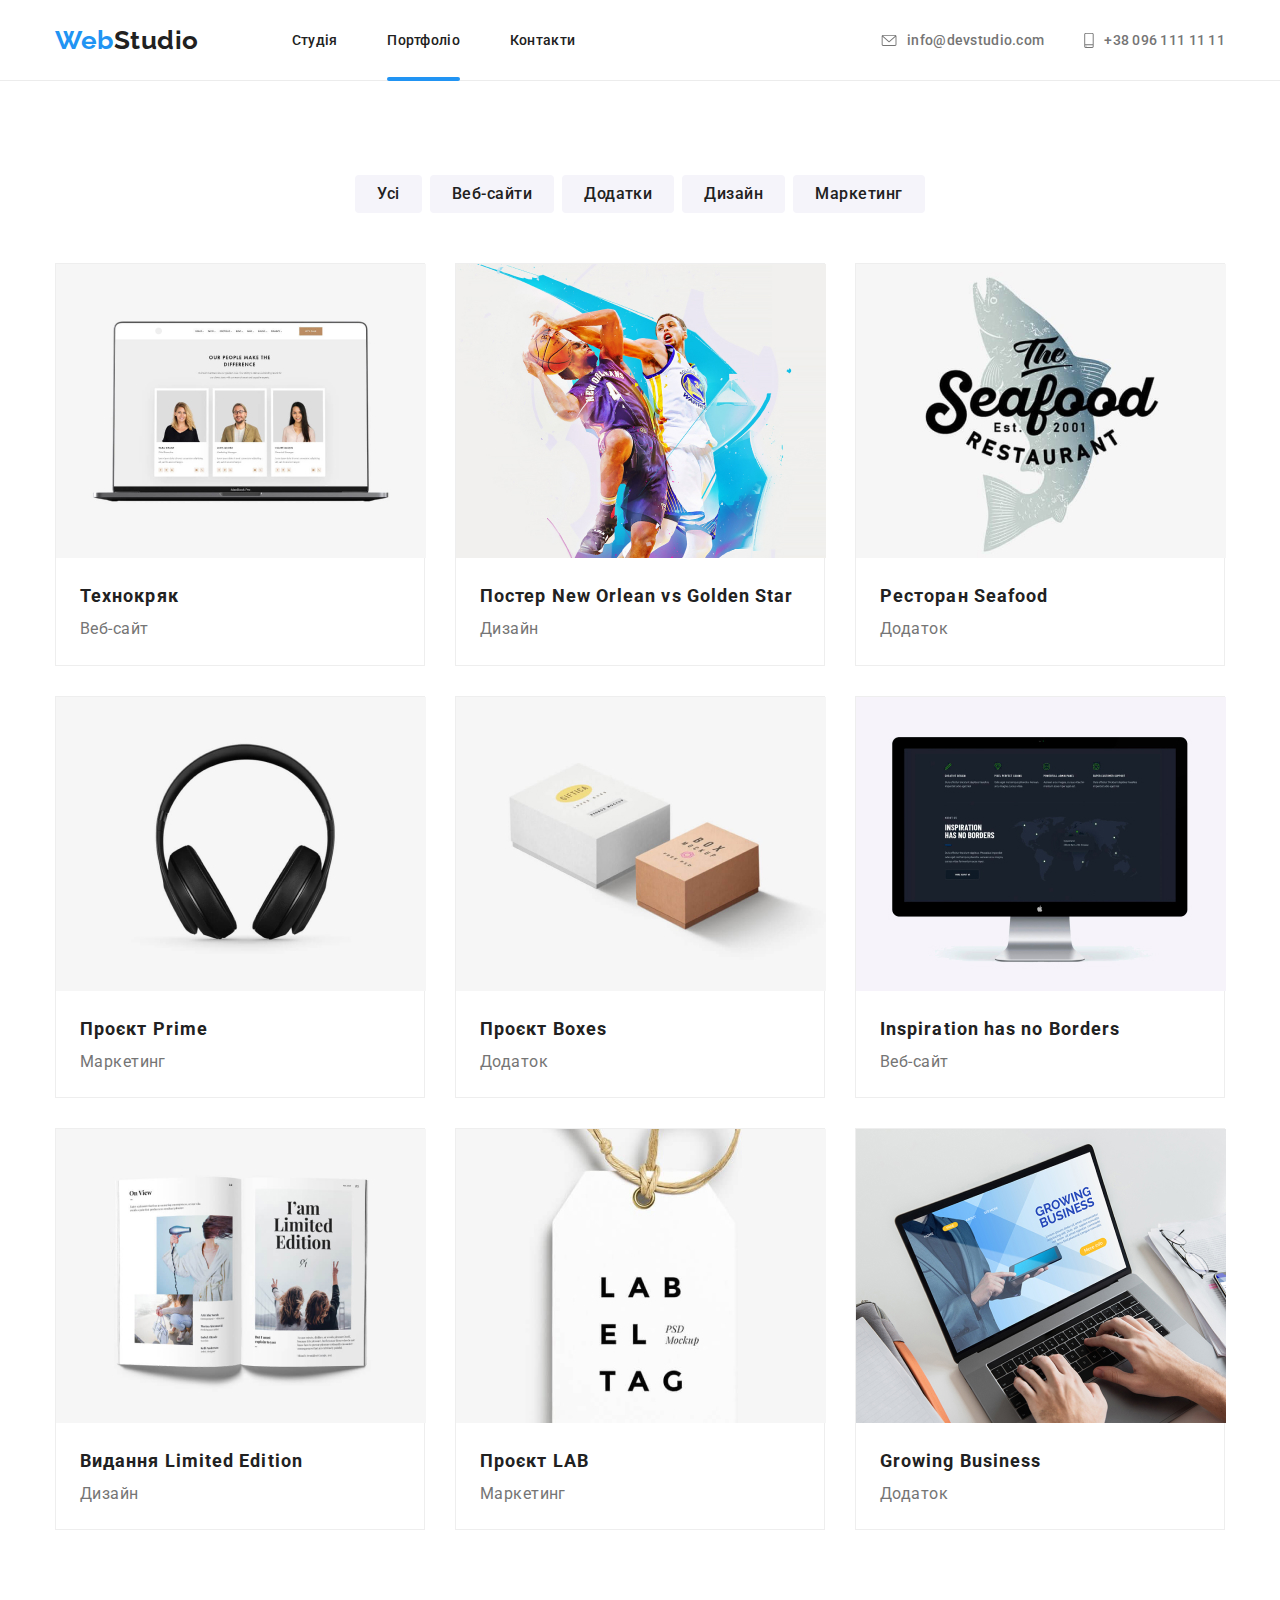
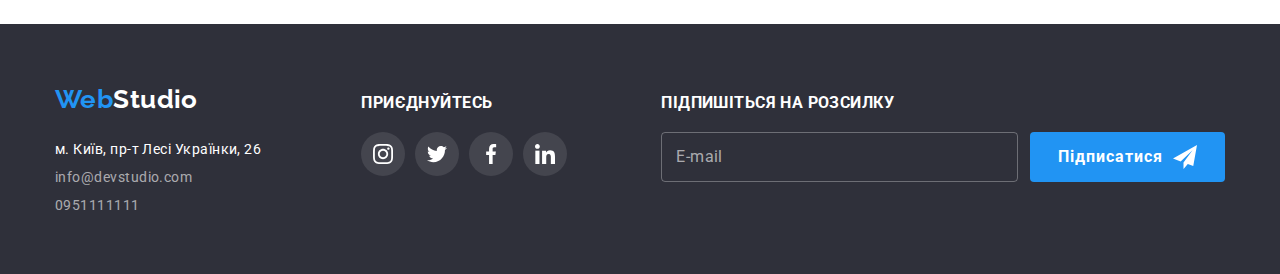
==== portfolio.html @ 9d7885b4 "added content to modal window(styling unfinished)" ====
<!DOCTYPE html>
<html lang="uk">
  <head>
    <meta charset="utf-8" />
    <meta name="description" content="Послуги створення веб-сайтів" />
    <title>WebStudio</title>
    <link rel="preconnect" href="https://fonts.googleapis.com" />
    <link rel="preconnect" href="https://fonts.gstatic.com" crossorigin />
    <link
      href="https://fonts.googleapis.com/css2?family=Roboto:wght@400;500;700;900&display=swap"
      rel="stylesheet"
    />
    <link
      href="https://fonts.googleapis.com/css2?family=Raleway:wght@700&display=swap"
      rel="stylesheet"
    />
    <link rel="stylesheet" type="text/css" href="./css/modern-normalize.css" />
    <link rel="stylesheet" type="text/css" href="./css/styles.css" />
  </head>
  <body class="portfolio">
    <header>
      <div class="container">
        <a class="logo-link" href="index.html"><span>Web</span>Studio</a>
        <nav class="nav-list">
          <ul>
            <li class="main-page-navigation">
              <a href="index.html">Студія</a>
            </li>
            <li class="portfolio-page-navigation">
              <a href="portfolio.html">Портфоліо</a>
            </li>
            <li class="contacts-page-navigation">
              <a href="">Контакти</a>
            </li>
          </ul>
        </nav>
        <ul class="header-contacts">
          <li class="header-link">
            <svg>
              <use href="./images/icons.svg#icon-envelope"></use>
            </svg>
            <a href="info@devstudio.com"> info@devstudio.com </a>
          </li>
          <li class="header-number">
            <svg>
              <use href="./images/icons.svg#icon-smartphone"></use>
            </svg>
            <a href="tel:+380951111111"> +38 096 111 11 11 </a>
          </li>
        </ul>
      </div>
    </header>

    <main>
      <section class="main-section">
        <div class="container">
          <ul class="buttons_portfolio">
            <li>
              <button type="button">Усі</button>
            </li>
            <li>
              <button type="button">Веб-сайти</button>
            </li>
            <li>
              <button type="button">Додатки</button>
            </li>
            <li>
              <button type="button">Дизайн</button>
            </li>
            <li>
              <button type="button">Маркетинг</button>
            </li>
          </ul>
          <ul class="figures-portfolio">
            <li>
              <figure>
                <div class="image-wrapper">
                  <img
                    src="./images/techno.jpg"
                    alt="Ноутбук з відкритим вебсайтом де відерита сторінка з працівниками компанії"
                    width="370"
                    height="294"
                  />
                  <div class="figure-overlay">
                    <p>
                      Ресурс пропонує комплексні пропозиції з різним рівнем
                      функціоналу та сервісів. Все це дозволить відвідувачу
                      отримати вичерпні відомості про компанію чи приватну
                      особу.
                    </p>
                  </div>
                </div>
                <figcaption>
                  <h2>Технокряк</h2>
                  <p>Веб-сайт</p>
                </figcaption>
              </figure>
            </li>
            <li>
              <figure>
                <div class="image-wrapper">
                  <img
                    src="./images/new_orlean.jpg"
                    alt="Двоє баскетболістів борються за м'яч"
                    width="370"
                    height="294"
                  />
                  <div class="figure-overlay">
                    <p>
                      Lorem ipsum odor amet, consectetuer adipiscing elit.
                      Torquent ut ante tristique euismod nisl. Neque efficitur
                      facilisi maximus himenaeos blandit libero euismod?
                    </p>
                  </div>
                </div>
                <figcaption>
                  <h2>Постер New Orlean vs Golden Star</h2>
                  <p>Дизайн</p>
                </figcaption>
              </figure>
            </li>
            <li>
              <figure>
                <div class="image-wrapper">
                  <img
                    src="./images/seafood.jpg"
                    alt="Логотоип ресторану Seafood"
                    width="370"
                    height="294"
                  />
                  <div class="figure-overlay">
                    <p>
                      Lorem ipsum odor amet, consectetuer adipiscing elit.
                      Torquent ut ante tristique euismod nisl. Neque efficitur
                      facilisi maximus himenaeos blandit libero euismod?
                    </p>
                  </div>
                </div>
                <figcaption>
                  <h2>Ресторан Seafood</h2>
                  <p>Додаток</p>
                </figcaption>
              </figure>
            </li>
            <li>
              <figure>
                <div class="image-wrapper">
                  <img
                    src="./images/prime.jpg"
                    alt="Повнорозмірні навушники"
                    width="370"
                    height="294"
                  />
                  <div class="figure-overlay">
                    <p>
                      Lorem ipsum odor amet, consectetuer adipiscing elit.
                      Torquent ut ante tristique euismod nisl. Neque efficitur
                      facilisi maximus himenaeos blandit libero euismod?
                    </p>
                  </div>
                </div>
                <figcaption>
                  <h2>Проєкт Prime</h2>
                  <p>Маркетинг</p>
                </figcaption>
              </figure>
            </li>
            <li>
              <figure>
                <div class="image-wrapper">
                  <img
                    src="./images/boxes.jpg"
                    alt="Дві коробки для упакування брендової продукції"
                    width="370"
                    height="294"
                  />
                  <div class="figure-overlay">
                    <p>
                      Lorem ipsum odor amet, consectetuer adipiscing elit.
                      Torquent ut ante tristique euismod nisl. Neque efficitur
                      facilisi maximus himenaeos blandit libero euismod?
                    </p>
                  </div>
                </div>
                <figcaption>
                  <h2>Проєкт Boxes</h2>
                  <p>Додаток</p>
                </figcaption>
              </figure>
            </li>
            <li>
              <figure>
                <div class="image-wrapper">
                  <img
                    src="./images/inspiration.jpg"
                    alt="Моноблок з відкритим сайтом де видно карту світу"
                    width="370"
                    height="294"
                  />
                  <div class="figure-overlay">
                    <p>
                      Lorem ipsum odor amet, consectetuer adipiscing elit.
                      Torquent ut ante tristique euismod nisl. Neque efficitur
                      facilisi maximus himenaeos blandit libero euismod?
                    </p>
                  </div>
                </div>
                <figcaption>
                  <h2>Inspiration has no Borders</h2>
                  <p>Веб-сайт</p>
                </figcaption>
              </figure>
            </li>
            <li>
              <figure>
                <div class="image-wrapper">
                  <img
                    src="./images/limited_edition.jpg"
                    alt="Відкрита книга з заголовком 'I am Limited Edition'"
                    width="370"
                    height="294"
                  />
                  <div class="figure-overlay">
                    <p>
                      Lorem ipsum odor amet, consectetuer adipiscing elit.
                      Torquent ut ante tristique euismod nisl. Neque efficitur
                      facilisi maximus himenaeos blandit libero euismod?
                    </p>
                  </div>
                </div>
                <figcaption>
                  <h2>Видання Limited Edition</h2>
                  <p>Дизайн</p>
                </figcaption>
              </figure>
            </li>
            <li>
              <figure>
                <div class="image-wrapper">
                  <img
                    src="./images/lab.jpg"
                    alt="Лейбл з написом 'Label Tag'"
                    width="370"
                    height="294"
                  />
                  <div class="figure-overlay">
                    <p>
                      Lorem ipsum odor amet, consectetuer adipiscing elit.
                      Torquent ut ante tristique euismod nisl. Neque efficitur
                      facilisi maximus himenaeos blandit libero euismod?
                    </p>
                  </div>
                </div>
                <figcaption>
                  <h2>Проєкт LAB</h2>
                  <p>Маркетинг</p>
                </figcaption>
              </figure>
            </li>
            <li>
              <figure>
                <div class="image-wrapper">
                  <img
                    src="./images/business.jpg"
                    alt="Людина працює за ноутбуком де відкритий вебсайт з заголовком 'Growing Business'"
                    width="370"
                    height="294"
                  />
                  <div class="figure-overlay">
                    <p>
                      Lorem ipsum odor amet, consectetuer adipiscing elit.
                      Torquent ut ante tristique euismod nisl. Neque efficitur
                      facilisi maximus himenaeos blandit libero euismod?
                    </p>
                  </div>
                </div>
                <figcaption>
                  <h2>Growing Business</h2>
                  <p>Додаток</p>
                </figcaption>
              </figure>
            </li>
          </ul>
        </div>
      </section>
    </main>
    <footer>
      <div class="container">
        <div>
          <a class="logo-link" href="index.html"><span>Web</span>Studio</a>
          <address>
            <p>м. Київ, пр-т Лесі Українки, 26</p>
            <a href="info@devstudio.com">info@devstudio.com</a>
            <a href="tel:+380951111111">0951111111</a>
          </address>
        </div>
        <div class="footer-button-links">
          <h3>Приєднуйтесь</h3>
          <ul>
            <li>
              <a href="https://www.instagram.com">
                <svg>
                  <use href="./images/icons.svg#icon-instagram-2"></use>
                </svg>
              </a>
            </li>
            <li>
              <a href="https://twitter.com">
                <svg>
                  <use href="./images/icons.svg#icon-twitter-1"></use>
                </svg>
              </a>
            </li>
            <li>
              <a href="https://www.facebook.com">
                <svg>
                  <use href="./images/icons.svg#icon-facebook-1"></use>
                </svg>
              </a>
            </li>
            <li>
              <a href="https://www.linkedin.com/">
                <svg>
                  <use href="./images/icons.svg#icon-linkedin-1"></use>
                </svg>
              </a>
            </li>
          </ul>
        </div>
        <div class = "footer-email-field">
          <h3>Підпишіться на розсилку</h3>
          <div class="form-row">
          <form class = "mailing-form" name = "mailing_form" novalidate>
            <label for = "footer-email">E-mail</label>
            <input type="email" name="email" id = "footer-email">
          </form>
          <button type="submit" class="send-button">
            Підписатися
            <svg class="send-email-svg">
              <use href = "./images/icons.svg#send-icon"></use>
            </svg>
          </button>
          </div>
        </div>
      </div>
    </footer>
  </body>
</html>
---- css/styles.css ----
/*
*{
  outline: 1px red solid !important;
}
*/

:root {
  --active-color: rgb(33, 148, 243);
  --active-color-overlay: rgba(33, 148, 243, 0.9);
  --main-text-color: rgb(33, 33, 33);
  --modal-form-border-color:rgba(33, 33, 33, 0.2);
  --pale-text-color: rgb(117, 117, 117);
  --white-text: rgb(255, 255, 255);
  --address-link-color: rgba(255, 255, 255, 0.6);
  --address-button-color: rgba(255, 255, 255 , 0.1);
  --background-color: rgb(47, 48, 58);
  --background-filter: rgba(47, 48, 58, 0.4);
  --background-filter-2: rgba(47, 48, 58, 0.8);
  --light-background-color: rgb(245, 244, 250);
  --border-color-header: rgb(236, 236, 236);
  --border-color-portfolio: rgb(238, 238, 238);
  --pale-icon-color: rgb(175, 177, 184);
  --modal-background: rgba(0, 0, 0, 0.2);
}

.modal {
  display: flex;
  position:fixed;
  top: 0;
  left: 0;
  width: 100%;
  height: 100%;
  background-color: var(--modal-background);
  justify-content: center;
  align-items: center;
}

.modal-content{
  background-color: var(--white-text);
  width: 528px;
  display: flex;
  padding: 40px;
  position: absolute;
  box-shadow: 0 2px 1px 0 var(--modal-background);
  box-shadow: 0 1px 1px 0 rgba(0, 0 , 0 , 0.14);
  box-shadow: 0 1px 3px 0 rgba(0, 0, 0, 0.12);
}

.modal-content .close-button{
  position: absolute;
  border-radius: 50%;
  border-width: 1px;
  border-color: rgba(0, 0 , 0 , 0.1);
  top: 8px;
  right: 8px;
  padding: 9px;
  max-height: 30px;
  max-width: 30px;
  background-color: var(--white-text);
  color: black;     
}

.modal-content .user-input-form{
  width: 100%;
  display: flex;
  flex-direction: column;
  align-items: center;
}


.modal-content .user-input-form h2{
  font-weight: 700;
  font-size: 20px;
  line-height: 1.17;
  letter-spacing: 0.03em;
  margin-bottom: 0;
  text-align: center;
  margin-bottom: 12px;
}

.modal-content .user-input-form .forms-list{
  width: 100%;
}

.modal-content .user-input-form .forms-list .input-container:focus-within{
  color: var(--active-color);
}

.modal-content .user-input-form .forms-list .input-container input:focus{
  border-color: var(--active-color);
}

.modal-content .user-input-form .forms-list .input-container textarea:focus{
  border-color: var(--active-color);
}

.modal-content .user-input-form .forms-list li:not(:last-child){
  margin-bottom: 10px;
}

.modal-content .user-input-form form{
  display: flex;
  flex-direction: column;
  gap: 4px;
}

.modal-content form label{
  font-size: 12px;
  letter-spacing: 0.01em;
  color: var(--pale-text-color);
}

.modal-content .user-input-form form input, .modal-content .user-input-form form textarea{
  font-size: 12px;
  letter-spacing: 0.01em;
  line-height: 1.17;

  outline: none;
  padding: 12px 42px;
  max-height: 40px;
  width: 100%;
  border-radius: 4px;
  border-width: 1px;
  border-color: var(--modal-form-border-color);
  border-style: solid;
}

.modal-content .user-input-form .modal-form-comment textarea{
  padding: 12px 16px;
  max-height: none;
  resize: none;
}

.modal-content .user-input-form form .input-container{
  position: relative;
}

.modal-content .user-input-form .modal-agree-checkbox{
  margin-top: 20px;
  flex-direction: row;
  gap:8px;
  justify-content: center;
  align-items: baseline;
  user-select: none;
  position: relative;
}

.modal-content .user-input-form .modal-agree-checkbox input{
  max-width: 16px;
  max-height: 16px;
}

.modal-content .user-input-form .modal-agree-checkbox label{
  font-weight: 400;
  font-size: 14px;
  line-height: 1.71;
  letter-spacing: 0.03em;
  
}

.modal-content .user-input-form .modal-agree-checkbox input[type="checkbox"]{
  display: none;
}

.modal-content .user-input-form .modal-agree-checkbox svg{
  max-height: 16px;
  max-width: 15px;
}

.modal-content .user-input-form .modal-agree-checkbox label a{
  color: var(--active-color);
  text-decoration: underline;
  text-underline-offset: 2px;
}

.modal-content .user-input-form svg{
  position: absolute;
  top: 11px;
  left: 12px;
  max-width: 18px;
  max-height: 18px;
}



.close-button svg{
  display: block;
  height: 11px;
  width: 11px;
}

.modal-content .modal-send-button{
  margin-top: 30px;
  background-color: var(--active-color);
  border-radius: 4px;
  padding: 10px 52px;
  border-style: solid;
  border-color: var(--active-color);
  margin-right: auto;
  margin-left: auto;
}

.is-hidden{
  display: none;
}

.is-visible .modal-content{
  animation: show 200ms;
}

.close .modal-content{
  animation: hide 200ms;
}

.is-visible{
  animation: show-overlay 200ms;
}

.close{
  animation: hide-overlay 200ms;
}


@keyframes show{
  from{
    opacity: 0;
    transform: translateY(100%);
  }
  to{
    opacity: 1;
    transform: translateY(0%);
  }
}

@keyframes hide{
  from{
    opacity: 1;
    transform: translateY(0%);
  }
  to{
    opacity: 0;
    transform: translateY(100%);
  }
}

@keyframes show-overlay{
  from{
    opacity: 0;
  }
  to{
    opacity: 1;
  }
}

@keyframes hide-overlay{
  from{
    opacity: 1;
  }
  to{
    opacity: 0;
  }
}

p, h1, h2, h3, a, ul, li, figure, body, img, button{
  margin: 0;
  padding: 0;
}

img{
  display: block;
}

body {
  font-family: "Roboto", sans-serif;
  color: var(--main-text-color);
  font-weight: 400;
  font-size: 14px;
  font-style: normal;
  line-height: 1.17;
  letter-spacing: 0.03em;
}

.container{
  max-width: 1200px;
  padding: 0px 15px;
  margin-left: auto;
  margin-right: auto;
}

ul {
  list-style-type: none;
  list-style-position: inside;
}

button {
  color: var(--white-text);
  appearance: none;
  transition-timing-function: cubic-bezier(0.4, 0, 0.2, 1);
  transition-duration: 250ms;
}

a {
  color: inherit;
  text-decoration: none;
  transition-timing-function: cubic-bezier(0.4, 0, 0.2, 1);
  transition-duration: 250ms;
}



a:hover {
  color: var(--active-color);
}


header{
  border-bottom: 1px solid var(--border-color-header);
}

header .container{
  display: flex;
  align-items: center;
}

.logo-link {
  font-family: "Raleway", sans-serif;
  font-weight: 700;
  font-size: 26px;
}

.logo-link span {
  color: var(--active-color);
}

header a {
  font-weight: 500;
  line-height: 1.17;
  letter-spacing: 0.02em;
  padding: 25px 0;
}

header ul{
  display: flex;
}

header li{
  display: flex;
}

.nav-list{
  margin-left: 93px;
}

.nav-list ul{
  gap: 50px;
}

.main-page .main-page-navigation a{
  position: relative;
}

.portfolio .portfolio-page-navigation a{
  position: relative;
}

.main-page .main-page-navigation a::after{
  height: 4px;
  width: 100%;
  background-color: var(--active-color);
  border-radius: 2px;
  content: '';
  display: flex;
  position: absolute;
  left: 0;
  bottom: -8px;
}

.portfolio .portfolio-page-navigation a::after{
  height: 4px;
  width: 100%;
  background-color: var(--active-color);
  border-radius: 2px;
  content: '';
  display: flex;
  position: absolute;
  left: 0;
  bottom: -8px;
}

.header-contacts{
  gap: 40px;
  margin-left: auto;
}

.header-contacts svg{
  margin-right: 10px;
  transition-timing-function: cubic-bezier(0.4, 0, 0.2, 1);
  transition-duration: 250ms;
}

.header-link{
  display: flex;
  align-items: center;
}

.header-number{
  display: flex;
  align-items: center;
}

.header-link svg{
  width: 16px;
  height: 12px;
}

.header-number svg{
  width: 10px;
  height: 16px;
}

.header-contacts li:hover{
  color: var(--active-color);
}

.main-page h1 {
  font-weight: 700;
  font-size: 44px;
  line-height: 1.36;
  letter-spacing: 0.06em;
  text-align: center;
  text-transform: uppercase;
  width: 700px;
  color: var(--white-text);
  margin-bottom: 30px;
}

.main-page h2 {
  font-weight: 700;
  font-size: 36px;
  margin-bottom: 50px;
}

.title-section button {
  padding: 10px 24px;
  font-family: inherit;
  font-weight: 700;
  font-size: 16px;
  line-height: 1.88;
  letter-spacing: 0.06em;
  background-color: var(--active-color);
  border: none;
  border-radius: 4px;
  cursor: pointer;
  box-shadow: 0px 4px 4px rgba(0, 0, 0, 0.15);
}

.header-contacts {
  color: var(--pale-text-color);
}


.title-section {
  background-image: linear-gradient(0deg, var(--background-filter), var(--background-filter)), url('../images/title_section_photo.jpg');
  background-repeat: no-repeat;
  background-position: 50% 50%;
  background-size: 1600px;
}


.title-section .container{
  display: flex;
  flex-direction: column;
  align-items: center;
  padding-top: 200px;
  padding-bottom: 200px;
}


.info-section .container{
  padding-top: 94px;
  padding-bottom: 94px;
}

.info-section ul{
  display: flex;
  justify-content:center;
  gap: 30px;
}

.info-section li{
  flex: 1;
}

.colored-container{
  margin-bottom: 30px;
  padding: 25px 0;
  background-color: var(--light-background-color);
  display: flex;
  justify-content: center;
}

.colored-container svg{
  width: 70px;
  height: 70px;
}

.info-section h2{
  display: none;
}

.info-section h3 {
  font-weight: 700;
  text-transform: uppercase;
  margin-bottom: 10px;
}

.info-section p {
  line-height: 1.71;
  color: var(--pale-text-color);
}

.pictures_section .container{
  text-align: center;
  padding-bottom: 94px;
}

.pictures_section .pictures-list{
  display: flex;
  gap: 30px;
  justify-content: center;
}

.pictures_section .pictures-list li{
  position: relative;
}

.pictures_section .text-overlay{
  background-image: linear-gradient(0deg, var(--background-filter-2), var(--background-filter-2));
  color: var(--white-text);
  position: absolute;
  bottom: 0%;
  right: 0px;
  left: 0px;
  padding: 27px;
}

.pictures_section .text-overlay p{
  font-weight: 700;
  text-transform: uppercase;
}

.employees-section {
  background-color: var(--light-background-color);
}

.employees-section .container{
  text-align: center;
  padding-top: 94px;
  padding-bottom: 94px;
}

.employees-figures-list{
  display: flex;
  gap: 30px;
  justify-content: center;
}

.employees-section figure{
  background-color: var(--white-text);
  border-radius: 4px;
  box-shadow: 0px 2px 1px rgba(0, 0, 0, 0.2), 0px 1px 1px rgba(0, 0, 0, 0.14);
}

.employees-section figcaption{
  padding: 30px;
}

.employees-section h3 {
  font-weight: 500;
  font-size: 16px;
  margin-bottom: 10px;
}

.employees-section p {
  font-size: 16px;
  color: var(--pale-text-color);
}
  
.employees-links-list{
  max-height: 44px;
  margin-top: 16px;
  display: flex;
  gap: 10px;
  justify-content: center;
}

.employees-links-list li{
  display: flex;
  max-width: 44px;
}

.employees-links-list a{
  padding: 12px;
  border-radius: 50%;
  background-color: var(--white-text);
  color: var(--pale-icon-color);
}

.employees-links-list a:hover{
  background-color: var(--active-color);
  color: var(--white-text);
}

.employees-links-list svg{
  width: 20px;
  height: 20px;
}

.clients-section .container{
  text-align: center;
  padding-top: 94px;
  padding-bottom: 94px;
}

.clients-section ul{
  display: flex;
  gap: 30px;
}

.clients-section a{
  max-width: 170px;
  padding: 16px 32px;
  border-color: var(--pale-icon-color);
  border-style: solid;
  border-width: 1px;
  border-radius: 5px;
  color: var(--pale-icon-color);
  background-color: var(--white-text);
  display: flex;
}

.clients-section a:hover{
  border-color: var(--active-color);
  color: var(--active-color);
}

.clients-section svg{
  width: 106px;
  height: 60px;
}

.portfolio .main-section{
  padding: 94px 0px;
}


.portfolio button {
  font-family: inherit;
  font-weight: 500;
  font-size: 16px;
  line-height: 1.63;
  letter-spacing: 0.03em;
  color: inherit;
  background-color: var(--light-background-color);
  border: none;
  border-radius: 4px;
  padding: 6px 22px;
  cursor: pointer;
}

.buttons_portfolio{
  display: flex;
  justify-content: center;
  gap: 8px;
  margin-bottom: 50px;
}

.buttons_portfolio button:hover{
  color: var(--white-text);
  background-color: var(--active-color);
  box-shadow: 0px 2px 2px rgba(0, 0, 0, 0.12), 0px 1px 2px rgba(0, 0, 0, 0.08);
}

.buttons_portfolio button:focus{
  color: var(--white-text);
  background-color: var(--active-color);
  box-shadow: 0px 2px 2px rgba(0, 0, 0, 0.12), 0px 1px 2px rgba(0, 0, 0, 0.08);
}

.figures-portfolio{
  display: flex;
  flex-wrap: wrap;
  gap: 30px;
  justify-content: center;
}

.figures-portfolio figcaption{
  padding: 20px 24px 20px;
}

.portfolio h2 {
  font-weight: 700;
  font-size: 18px;
  line-height: 2;
  letter-spacing: 0.06em;
}

.figures-portfolio figcaption p {
  font-size: 16px;
  line-height: 1.88;
  color: var(--pale-text-color);
}

.portfolio figure{
  border: 1px solid var(--border-color-portfolio);
  transition-timing-function: cubic-bezier(0.4, 0, 0.2, 1);
  transition-duration: 250ms;
}

.image-wrapper{
  position: relative;
  width:max-content;
  overflow: hidden;
} 

.figures-portfolio .figure-overlay{
  background-image: linear-gradient(0deg, var(--active-color-overlay), var(--active-color-overlay));
  color: var(--white-text);
  position: absolute;
  height: 100%;
  width: 100%;
  bottom: 0%;
  right: 0px;
  left: 0px;
  padding: 63px 24px;

  transform: translateY(100%);
  transition: transform linear 250ms;
}

.figures-portfolio .figure-overlay p{
  font-size: 18px;
  line-height: 1.56;
}

.portfolio figure:hover{
  box-shadow: 1px 4px 6px rgba(0, 0, 0, 0.16), 0px 4px 4px rgba(0, 0, 0, 0.06);
}

.portfolio figure:hover .figure-overlay{
  transform: translateY(0);
}

.figures-portfolio li{
  max-width: 370px;
}


footer {
  padding: 60px 0px 60px;
  background-color: var(--background-color);
  color: var(--white-text);
}

address {
  line-height: 1.14;
  letter-spacing: 0.033em;
  font-style: normal;
  display: flex;
  flex-direction: column;
  margin-top: 28px;
  white-space: nowrap;
}

address a {
  color: var(--address-link-color);
  margin-top: 12px;
}

footer .container{
  display: flex;
  align-items: baseline;
}

footer .footer-button-links{
  margin-left: 100px;
}

footer .footer-button-links ul{
  margin-top: 20px;
  max-height: 44px;
  display: flex;
  gap: 10px;
}

footer .footer-button-links li{
  display: flex;
  max-width: 44px;
}

footer .footer-button-links a{
  padding: 12px;
  border-radius: 50%;
  background-color: var(--address-button-color);
  color: var(--white-text);
}

footer h3{
  text-transform: uppercase;
} 

footer .footer-button-links a:hover{
  background-color: var(--active-color);
}

.footer-button-links svg{
  width: 20px;
  height: 20px;
}

footer .footer-email-field{
  margin-left: 94px;
  width: 100%;
  max-width: 570px;
}

footer .footer-email-field .form-row{
  margin-top: 20px; 
  display: flex;
  gap: 12px;
}


footer .footer-email-field .mailing-form{
  width: 100%;
}

footer .footer-email-field .mailing-form input{
  position: relative;
  background-color: inherit;
  border-style: solid;
  border-width: 1px;
  border-color: rgba(255, 255, 255, 0.3);
  border-radius: 4px;
  color: var(--white-text);
  width: 100%;
  height: 100%;
  padding-left: 70px;
  font-size: 16px;
  line-height: 1.25;
}

footer .footer-email-field .mailing-form label{
  position: absolute;
  padding: 15px;
  color: var(--address-link-color);
  font-size: 16px;
  line-height: 1.25;
  pointer-events: none;
}

footer .footer-email-field .form-row button{
  font-weight: 700;
  font-size: 16px;
  line-height: 1.88;
  letter-spacing: 0.06em;
  padding: 10px 28px;
  
  background-color: var(--active-color);
  border-style: none;
  border-radius: 4px;
 
  display: flex;
  align-items: center;
  gap: 10px;
}

footer .footer-email-field .form-row button .send-email-svg{
  max-width: 24px;
  max-height: 24px;
}
/*

/*
.header-block{
  border: 1px;
  border-style: solid;
  height: 80px;
  display: flex;
  align-items: center;
}

.logo-link{
  font-family: "Raleway", sans-serif;
  font-weight: 700;
  font-size: 26px;
}

.header-block a{
  color: black;
}

.nav-list a{
  font-weight: 500;
  font-size: 14px;  
}


.header-contacts a{
  font-weight: 500;
  font-size: 14px;
}








.button-section{
  height: 600px;
  background-color: rgb(47, 48, 58);
  font-weight: 900px;
  font-size: 44px;
  display: flex;
  flex-direction: column;
  align-items: center;
  justify-content: center;
}

.button-section button{
  width: 200px;
  height: 50px;
  font-weight: 700px;
  font-size: 16px;
  color: black;
  background-color: rgb(33, 148, 243);
  border: none;
  border-radius: 4px;
  cursor: pointer;
}

.info-section{
  width: 1600px;
}

.info-section ul{
  display: flex;

}



ul{
  list-style: none;
}


*/
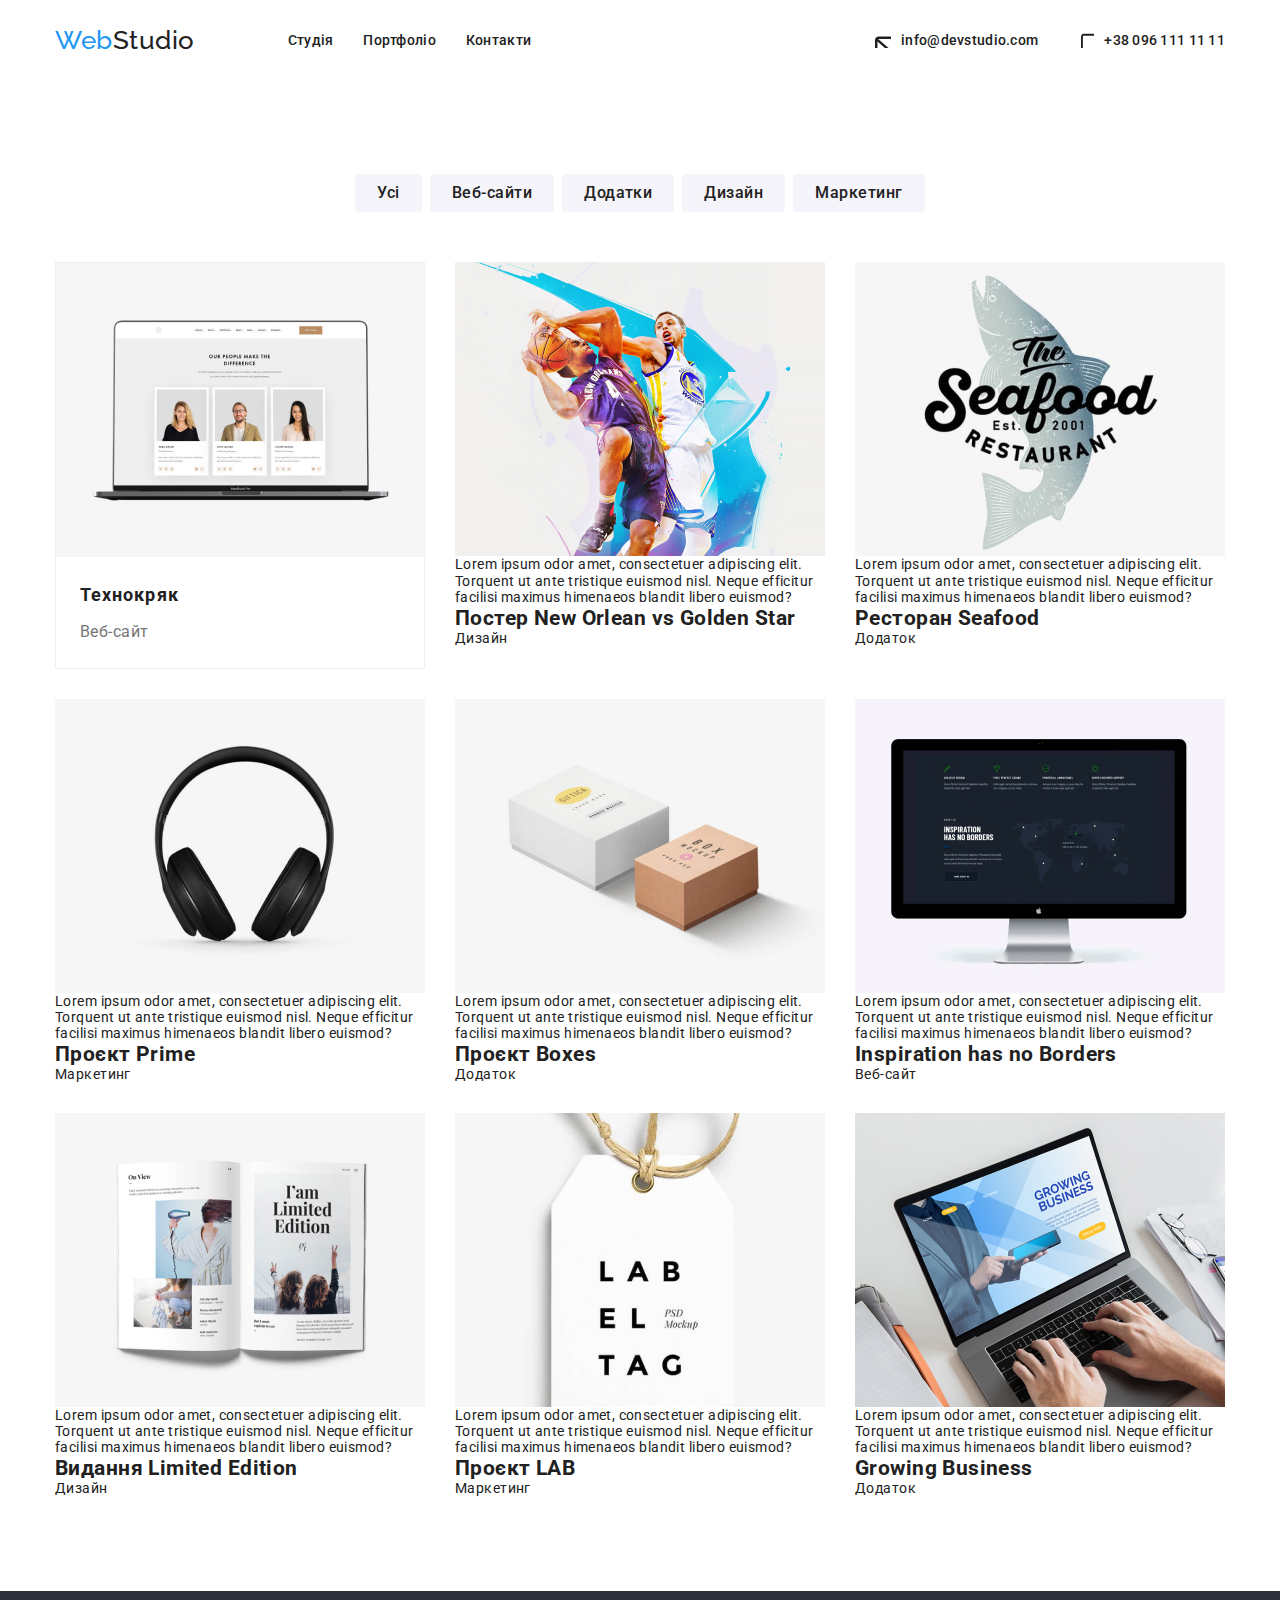
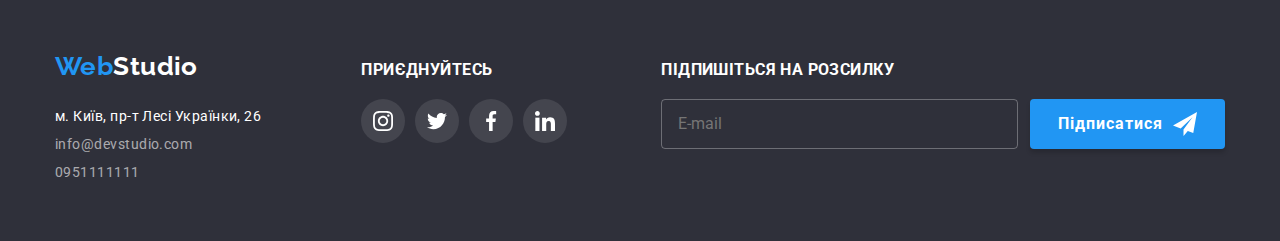
==== commit fb5bb176: "started converting potfolio page" ====
--- a/portfolio.html
+++ b/portfolio.html
@@ -15,74 +15,76 @@
       rel="stylesheet"
     />
     <link rel="stylesheet" type="text/css" href="./css/modern-normalize.css" />
-    <link rel="stylesheet" type="text/css" href="./css/styles.css" />
+    <link rel="stylesheet" type="text/css" href="/sass/main.css" />
   </head>
   <body class="portfolio">
-    <header>
-      <div class="container">
-        <a class="logo-link" href="index.html"><span>Web</span>Studio</a>
-        <nav class="nav-list">
-          <ul>
-            <li class="main-page-navigation">
-              <a href="index.html">Студія</a>
-            </li>
-            <li class="portfolio-page-navigation">
-              <a href="portfolio.html">Портфоліо</a>
-            </li>
-            <li class="contacts-page-navigation">
-              <a href="">Контакти</a>
+    <header class="header"> <!--block-->
+      <div class="container"> <!--block-->
+        <a class="logo" href="index.html"><span class="logo_web-span">Web</span>Studio</a> <!--block-->
+        <nav class="header_nav"> <!--block-->
+          <ul class="header_nav-list"> <!--element-->
+            <li class="header_nav-item"> <!--element-->
+              <a class="header_nav-link" href="index.html">Студія</a> <!--element-->
+            </li>
+            <li class="header_nav-item"> <!--element-->
+              <a class="header_nav-link" href="portfolio.html">Портфоліо</a> <!--element-->
+            </li>
+            <li class="header_nav-item"> <!--element-->
+              <a class="header_nav-link" href="">Контакти</a> <!--element-->
             </li>
           </ul>
         </nav>
-        <ul class="header-contacts">
-          <li class="header-link">
-            <svg>
+        <ul class="contacts-list"> <!--block-->
+          <li class="contacts-list_item"> <!--element-->
+            <svg class="contacts-list_svg"> <!--element-->
               <use href="./images/icons.svg#icon-envelope"></use>
             </svg>
-            <a href="info@devstudio.com"> info@devstudio.com </a>
+            <a class="contacts-list_link" href="info@devstudio.com"> info@devstudio.com </a> <!--element-->
           </li>
-          <li class="header-number">
-            <svg>
+          <li class="contacts-list_item"> <!--element-->
+            <svg class="contacts-list_svg"> <!--element-->
               <use href="./images/icons.svg#icon-smartphone"></use>
             </svg>
-            <a href="tel:+380951111111"> +38 096 111 11 11 </a>
+            <a class="contacts-list_link" href="tel:+380951111111"> +38 096 111 11 11 </a> <!--element-->
           </li>
         </ul>
       </div>
     </header>
 
     <main>
-      <section class="main-section">
+      <section class="portfolio-section">
         <div class="container">
-          <ul class="buttons_portfolio">
-            <li>
-              <button type="button">Усі</button>
-            </li>
-            <li>
-              <button type="button">Веб-сайти</button>
-            </li>
-            <li>
-              <button type="button">Додатки</button>
-            </li>
-            <li>
-              <button type="button">Дизайн</button>
-            </li>
-            <li>
-              <button type="button">Маркетинг</button>
-            </li>
-          </ul>
-          <ul class="figures-portfolio">
-            <li>
-              <figure>
-                <div class="image-wrapper">
-                  <img
+          <nav class="portfolio-section_navigation">
+            <ul class="portfolio-section_nav-list">
+            <li class="portfolio-section_nav-item">
+              <button class="portfolio-section_nav-button" type="button">Усі</button>
+            </li>
+            <li class="portfolio-section_nav-item">
+              <button class="portfolio-section_nav-button" type="button">Веб-сайти</button>
+            </li>
+            <li class="portfolio-section_nav-item">
+              <button class="portfolio-section_nav-button" type="button">Додатки</button>
+            </li>
+            <li class="portfolio-section_nav-item">
+              <button class="portfolio-section_nav-button" type="button">Дизайн</button>
+            </li>
+            <li class="portfolio-section_nav-item">
+              <button class="portfolio-section_nav-button" type="button">Маркетинг</button>
+            </li>
+            </ul>
+          </nav>
+          <ul class="portfolio-section_list">
+            <li class="portfolio-section_item">
+              <figure class="figure portfolio-section_figure">
+                <div class="figure_image-wrapper">
+                  <img class="figure_image"
                     src="./images/techno.jpg"
                     alt="Ноутбук з відкритим вебсайтом де відерита сторінка з працівниками компанії"
                     width="370"
                     height="294"
                   />
-                  <div class="figure-overlay">
-                    <p>
+                  <div class="figure_overlay">
+                    <p class="figure_overlay-text">
                       Ресурс пропонує комплексні пропозиції з різним рівнем
                       функціоналу та сервісів. Все це дозволить відвідувачу
                       отримати вичерпні відомості про компанію чи приватну
@@ -90,13 +92,13 @@
                     </p>
                   </div>
                 </div>
-                <figcaption>
-                  <h2>Технокряк</h2>
-                  <p>Веб-сайт</p>
-                </figcaption>
-              </figure>
-            </li>
-            <li>
+                <figcaption class="figure_caption">
+                  <h2 class="figure_title">Технокряк</h2>
+                  <p class="figure_text">Веб-сайт</p>
+                </figcaption>
+              </figure>
+            </li>
+            <li class="portfolio-section_item list-section_item">
               <figure>
                 <div class="image-wrapper">
                   <img
@@ -119,7 +121,7 @@
                 </figcaption>
               </figure>
             </li>
-            <li>
+            <li class="portfolio-section_item list-section_item">
               <figure>
                 <div class="image-wrapper">
                   <img
@@ -142,7 +144,7 @@
                 </figcaption>
               </figure>
             </li>
-            <li>
+            <li class="portfolio-section_item list-section_item">
               <figure>
                 <div class="image-wrapper">
                   <img
@@ -165,7 +167,7 @@
                 </figcaption>
               </figure>
             </li>
-            <li>
+            <li class="portfolio-section_item list-section_item">
               <figure>
                 <div class="image-wrapper">
                   <img
@@ -188,7 +190,7 @@
                 </figcaption>
               </figure>
             </li>
-            <li>
+            <li class="portfolio-section_item list-section_item">
               <figure>
                 <div class="image-wrapper">
                   <img
@@ -211,7 +213,7 @@
                 </figcaption>
               </figure>
             </li>
-            <li>
+            <li class="portfolio-section_item list-section_item">
               <figure>
                 <div class="image-wrapper">
                   <img
@@ -234,7 +236,7 @@
                 </figcaption>
               </figure>
             </li>
-            <li>
+            <li class="portfolio-section_item list-section_item">
               <figure>
                 <div class="image-wrapper">
                   <img
@@ -257,7 +259,7 @@
                 </figcaption>
               </figure>
             </li>
-            <li>
+            <li class="portfolio-section_item list-section_item">
               <figure>
                 <div class="image-wrapper">
                   <img
@@ -284,63 +286,66 @@
         </div>
       </section>
     </main>
-    <footer>
+    <footer class="footer">
       <div class="container">
-        <div>
-          <a class="logo-link" href="index.html"><span>Web</span>Studio</a>
-          <address>
-            <p>м. Київ, пр-т Лесі Українки, 26</p>
-            <a href="info@devstudio.com">info@devstudio.com</a>
-            <a href="tel:+380951111111">0951111111</a>
+        <div class="footer_info-section">
+          <a class="logo" href="index.html"><span>Web</span>Studio</a>
+          <address class="address footer_address">
+            <p class="address_location">м. Київ, пр-т Лесі Українки, 26</p>
+            <a class="address_link address_email" href="info@devstudio.com">info@devstudio.com</a>
+            <a class="address_link address_number" href="tel:+380951111111">0951111111</a>
           </address>
         </div>
-        <div class="footer-button-links">
-          <h3>Приєднуйтесь</h3>
-          <ul>
-            <li>
-              <a href="https://www.instagram.com">
-                <svg>
+        <div class="footer_links-section">
+          <h3 class="footer_title">Приєднуйтесь</h3>
+          <ul class="links-list links-list footer_links-list">
+            <li class="links-list_item">
+              <a class="links-list_link links-list_link--on-black" href="https://www.instagram.com">
+                <svg class="links-list_svg">  
                   <use href="./images/icons.svg#icon-instagram-2"></use>
                 </svg>
               </a>
             </li>
-            <li>
-              <a href="https://twitter.com">
-                <svg>
+            <li class="links-list_item">
+              <a class="links-list_link links-list_link--on-black" href="https://twitter.com">
+                <svg class="links-list_svg">
                   <use href="./images/icons.svg#icon-twitter-1"></use>
                 </svg>
               </a>
             </li>
-            <li>
-              <a href="https://www.facebook.com">
-                <svg>
+            <li class="links-list_item">
+              <a class="links-list_link links-list_link--on-black" href="https://www.facebook.com">
+                <svg class="links-list_svg">
                   <use href="./images/icons.svg#icon-facebook-1"></use>
                 </svg>
               </a>
             </li>
-            <li>
-              <a href="https://www.linkedin.com/">
-                <svg>
+            <li class="links-list_item">
+              <a class="links-list_link links-list_link--on-black" href="https://www.linkedin.com/">
+                <svg class="links-list_svg">
                   <use href="./images/icons.svg#icon-linkedin-1"></use>
                 </svg>
               </a>
             </li>
           </ul>
         </div>
-        <div class = "footer-email-field">
-          <h3>Підпишіться на розсилку</h3>
-          <div class="form-row">
-          <form class = "mailing-form" name = "mailing_form" novalidate>
-            <label for = "footer-email">E-mail</label>
-            <input type="email" name="email" id = "footer-email">
+        <div class="footer_field-section">
+          <h3 class="footer_title">Підпишіться на розсилку</h3>
+          <form class="form footer_form" name="mailing_form"> <!--block-->
+            <label class="form_label form_label--hidden" for="form_label">E-mail</label>
+              <input class="form_input footer_input"
+                type="email"
+                name="email"
+                id="footer-email"
+                placeholder="E-mail"
+              />
+              <button type="submit" class="button button--svg-right form_button footer_button">
+                Підписатися
+                <svg class="button_svg">
+                  <use href="./images/icons.svg#send-icon"></use>
+                </svg>
+              </button>
           </form>
-          <button type="submit" class="send-button">
-            Підписатися
-            <svg class="send-email-svg">
-              <use href = "./images/icons.svg#send-icon"></use>
-            </svg>
-          </button>
-          </div>
         </div>
       </div>
     </footer>
--- a/sass/main.css
+++ b/sass/main.css
@@ -0,0 +1,685 @@
+@keyframes show {
+  from {
+    opacity: 0;
+    transform: translateY(100%);
+  }
+  to {
+    opacity: 1;
+    transform: translateY(0%);
+  }
+}
+@keyframes hide {
+  from {
+    opacity: 1;
+    transform: translateY(0%);
+  }
+  to {
+    opacity: 0;
+    transform: translateY(100%);
+  }
+}
+@keyframes show-overlay {
+  from {
+    opacity: 0;
+  }
+  to {
+    opacity: 1;
+  }
+}
+@keyframes hide-overlay {
+  from {
+    opacity: 1;
+  }
+  to {
+    opacity: 0;
+  }
+}
+p, h1, h2, h3, a, ul, li, figure, body, img, button {
+  margin: 0;
+  padding: 0px;
+}
+
+img {
+  display: block;
+}
+
+body {
+  font-family: "Roboto", sans-serif;
+  color: #212121;
+  font-weight: 400;
+  font-size: 14px;
+  font-style: normal;
+  line-height: 1.17;
+  letter-spacing: 0.03em;
+}
+
+.container {
+  max-width: 1200px;
+  padding: 0px 15px;
+  margin-left: auto;
+  margin-right: auto;
+}
+
+ul {
+  list-style-type: none;
+  list-style-position: inside;
+}
+
+button {
+  color: var(--white-text);
+  -webkit-appearance: none;
+     -moz-appearance: none;
+          appearance: none;
+  transition-timing-function: cubic-bezier(0.4, 0, 0.2, 1);
+  transition-duration: 250ms;
+}
+
+a {
+  color: inherit;
+  text-decoration: none;
+  transition-timing-function: cubic-bezier(0.4, 0, 0.2, 1);
+  transition-duration: 250ms;
+}
+a:hover {
+  color: #2196f3;
+}
+
+h1 {
+  font-weight: 700;
+  font-size: 44px;
+  line-height: 1.36;
+  letter-spacing: 0.06em;
+  text-align: center;
+  text-transform: uppercase;
+}
+
+.button {
+  font-family: inherit;
+  font-weight: 700;
+  font-size: 16px;
+  line-height: 1.88;
+  letter-spacing: 0.06em;
+  color: #ffffff;
+  background-color: #2196f3;
+  box-shadow: 0 4px 4px rgba(0, 0, 0, 0.15);
+  border: none;
+  border-radius: 4px;
+  cursor: pointer;
+  padding-top: 10px;
+  padding-bottom: 10px;
+}
+.button:hover {
+  background-color: #188ce8;
+}
+.button--svg-right {
+  display: flex;
+  align-items: center;
+  gap: 10px;
+}
+.button_svg {
+  max-height: 24px;
+  max-width: 24px;
+}
+
+.list-section {
+  padding-bottom: 94px;
+  text-align: center;
+}
+.list-section_list {
+  display: flex;
+  justify-content: space-between;
+}
+.list-section_title {
+  font-weight: 700;
+  font-size: 36px;
+  margin-bottom: 50px;
+}
+
+.links-list {
+  max-height: 44px;
+  display: flex;
+  gap: 10px;
+  justify-content: center;
+}
+.links-list_item {
+  display: flex;
+  max-width: 44px;
+}
+.links-list_link {
+  padding: 12px;
+  border-radius: 50%;
+}
+.links-list_link:hover {
+  background-color: #2196f3;
+  color: #ffffff;
+}
+.links-list_link--on-white {
+  background-color: #ffffff;
+  color: #afb1b8;
+}
+.links-list_link--on-black {
+  background-color: rgba(255, 255, 255, 0.1);
+}
+.links-list_svg {
+  width: 20px;
+  height: 20px;
+}
+
+.address {
+  line-height: 1.14;
+  letter-spacing: 0.033em;
+  font-style: normal;
+  display: flex;
+  flex-direction: column;
+  white-space: nowrap;
+}
+.address_link {
+  color: rgba(255, 255, 255, 0.6);
+  margin-top: 12px;
+}
+
+.form_label {
+  display: none;
+}
+
+.is-hidden {
+  display: none;
+}
+
+.is-visible {
+  display: flex;
+  animation: show-overlay 200ms;
+}
+.is-visible_content {
+  animation: show 200ms;
+}
+
+.close {
+  animation: hide-overlay 200ms;
+}
+.close .close-content {
+  animation: hide 200ms;
+}
+
+.figure {
+  border: 1px solid #eeeeee;
+  transition-timing-function: cubic-bezier(0.4, 0, 0.2, 1);
+  transition-duration: 250ms;
+}
+.figure_caption {
+  padding: 20px 24px 20px;
+}
+.figure_title {
+  font-weight: 700;
+  font-size: 18px;
+  line-height: 2;
+  letter-spacing: 0.06em;
+  margin-bottom: 4px;
+}
+.figure_text {
+  font-size: 16px;
+  line-height: 1.88;
+  color: #757575;
+}
+.figure:hover {
+  box-shadow: 1px 4px 6px rgba(0, 0, 0, 0.16), 0px 4px 4px rgba(0, 0, 0, 0.06);
+}
+.figure:hover .figure_overlay {
+  transform: translateY(0);
+}
+.figure_image-wrapper {
+  position: relative;
+  width: -moz-max-content;
+  width: max-content;
+  overflow: hidden;
+}
+.figure_overlay {
+  background-image: linear-gradient(0deg, rgba(33, 150, 243, 0.9), rgba(33, 150, 243, 0.9));
+  color: #ffffff;
+  position: absolute;
+  height: 100%;
+  width: 100%;
+  bottom: 0%;
+  right: 0px;
+  left: 0px;
+  padding: 63px 24px;
+  transform: translateY(100%);
+  transition: transform linear 250ms;
+}
+.figure_overlay-text {
+  font-size: 18px;
+  line-height: 1.56;
+}
+
+.header {
+  border-bottom: 1px solid var(--border-color-header);
+}
+.header .container {
+  display: flex;
+  align-items: center;
+}
+.header a {
+  font-weight: 500;
+  letter-spacing: 0.02em;
+  padding: 25px 0;
+}
+.header ul, .header li {
+  display: flex;
+}
+.header_nav {
+  margin-left: 93px;
+}
+.header_nav-item:not(:last-child) {
+  margin-right: 30px;
+}
+
+.contacts-list {
+  gap: 40px;
+  margin-left: auto;
+}
+.contacts-list_item {
+  display: flex;
+  align-items: center;
+}
+.contacts-list_svg {
+  margin-right: 10px;
+  transition-timing-function: cubic-bezier(0.4, 0, 0.2, 1);
+  transition-duration: 250ms;
+  max-height: 16px;
+  max-width: 16px;
+}
+
+.logo {
+  font-family: "Raleway", sans-serif;
+  font-weight: 700;
+  font-size: 26px;
+}
+.logo span {
+  color: #2196f3;
+}
+
+.agree-checkbox {
+  line-height: 1.71;
+  -webkit-user-select: none;
+     -moz-user-select: none;
+          user-select: none;
+  position: relative;
+  /*
+
+  &_checked-icon, &_unchecked-icon{
+      position: absolute;
+      top: 0;
+      left: 0;
+      width: 100%;
+      height: 100%;
+      max-width: 15px;
+      max-height: 16px;
+  }
+
+  &_checked-icon{
+      display: none;
+  }
+
+  &_unchecked-icon{
+      display: block;
+  }
+
+  &_input[type="checkbox"]:checked + &_checked-icon{
+      display: block;
+      background-color: $active-color;
+      border-radius: 2px;
+  }
+  &_input[type="checkbox"]:checked + &_unchecked-icon{
+      display: none;
+  }
+      */
+}
+.agree-checkbox_input[type=checkbox] {
+  display: none;
+  max-width: 16px;
+  max-height: 16px;
+}
+.agree-checkbox_svg-span {
+  position: relative;
+  display: inline-block;
+  width: 16px;
+  height: 15px;
+  margin-right: 8px;
+}
+.agree-checkbox_svg-span::before, .agree-checkbox_svg-span::after {
+  content: "";
+  position: absolute;
+  top: 0;
+  left: 0;
+  width: 100%;
+  height: 100%;
+  background-size: cover;
+  background-repeat: no-repeat;
+  display: block;
+}
+.agree-checkbox_svg-span::before {
+  background-image: url("../../images/icons.svg#unchecked-icon");
+}
+.agree-checkbox_svg-span::after {
+  background-image: url("../../images/icons.svg#checked-icon");
+  display: none;
+}
+.agree-checkbox_input:checked + .agree-checkbox_svg-span::before {
+  display: none;
+}
+.agree-checkbox_input:checked + .agree-checkbox_svg-span::after {
+  display: block;
+  background-color: #2196f3;
+}
+
+.footer {
+  background-color: #2f303a;
+  padding: 60px 0px 60px;
+  color: #ffffff;
+}
+.footer .container {
+  display: flex;
+  align-items: baseline;
+}
+.footer_title {
+  text-transform: uppercase;
+  margin-bottom: 20px;
+}
+.footer_links-section {
+  margin-left: 100px;
+}
+.footer_address {
+  margin-top: 28px;
+}
+.footer_field-section {
+  margin-left: 94px;
+  width: 100%;
+  max-width: 570px;
+}
+.footer_form {
+  display: flex;
+  gap: 12px;
+}
+.footer_input {
+  background-color: inherit;
+  border-style: solid;
+  border-width: 1px;
+  border-color: rgba(255, 255, 255, 0.3);
+  border-radius: 4px;
+  color: #ffffff;
+  width: 100%;
+  padding-left: 16px;
+  font-size: 16px;
+  line-height: 1.25;
+}
+.footer_button {
+  padding-left: 28px;
+  padding-right: 28px;
+}
+
+.hero {
+  background-image: linear-gradient(0deg, rgba(47, 48, 58, 0.4), rgba(47, 48, 58, 0.4)), url("../../../images/title_section_photo.jpg");
+  background-repeat: no-repeat;
+  background-position: 50% 50%;
+  background-size: 1600px;
+}
+.hero .container {
+  display: flex;
+  flex-direction: column;
+  align-items: center;
+  padding-top: 200px;
+  padding-bottom: 200px;
+}
+.hero_title {
+  max-width: 700px;
+  margin-bottom: 30px;
+  color: #ffffff;
+}
+.hero_button {
+  padding-left: 24px;
+  padding-right: 24px;
+}
+
+.info-section {
+  padding-top: 94px;
+}
+.info-section_title {
+  display: none;
+}
+.info-section_item {
+  max-width: 270px;
+  text-align: left;
+}
+.info-section_svg-container {
+  margin-bottom: 30px;
+  padding: 25px 0;
+  background-color: #f5f4fa;
+  display: flex;
+  justify-content: center;
+}
+.info-section_svg {
+  width: 70px;
+  height: 70px;
+}
+.info-section_item-title {
+  font-weight: 700;
+  text-transform: uppercase;
+  margin-bottom: 10px;
+}
+.info-section_text {
+  line-height: 1.71;
+  color: #757575;
+}
+
+.pictures-section_item {
+  position: relative;
+}
+.pictures-section_overlay {
+  color: #ffffff;
+  position: absolute;
+  bottom: 0%;
+  left: 0;
+  right: 0;
+  background-image: linear-gradient(0deg, rgba(47, 48, 58, 0.8), rgba(47, 48, 58, 0.8));
+  padding: 26px;
+}
+.pictures-section_overlay-text {
+  font-weight: 700;
+  text-transform: uppercase;
+}
+
+.employees-section {
+  padding-top: 94px;
+  background-color: #f5f4fa;
+}
+.employees-section_figure {
+  background-color: #ffffff;
+  border-radius: 4px;
+  box-shadow: 0px 2px 1px rgba(0, 0, 0, 0.2), 0px 1px 1px rgba(0, 0, 0, 0.14);
+}
+.employees-section_figcaption {
+  padding: 30px;
+}
+.employees-section_figure-title {
+  font-weight: 500;
+  font-size: 16px;
+  margin-bottom: 10px;
+}
+.employees-section_figure-text {
+  font-size: 16px;
+  color: #757575;
+}
+.employees-section_links-list {
+  margin-top: 16px;
+}
+
+.clients-section {
+  padding-top: 94px;
+}
+.clients-section_link {
+  display: flex;
+  max-width: 170px;
+  padding: 16px 32px;
+  border-width: 1px;
+  border-radius: 5px;
+  color: #afb1b8;
+  border-color: #afb1b8;
+  background-color: #ffffff;
+  border-style: solid;
+}
+.clients-section_link:hover {
+  border-color: #2196f3;
+}
+.clients-section_svg {
+  max-width: 106px;
+  max-height: 60px;
+}
+
+.modal {
+  position: fixed;
+  top: 0;
+  left: 0;
+  width: 100%;
+  height: 100%;
+  background-color: rgba(33, 33, 33, 0.2);
+  justify-content: center;
+  align-items: center;
+}
+.modal_content {
+  background-color: #ffffff;
+  width: 528px;
+  display: flex;
+  padding: 40px;
+  position: absolute;
+  box-shadow: 0 2px 1px rgba(33, 33, 33, 0.2), 0 1px 1px 0 rgba(0, 0, 0, 0.14), 0 1px 3px 0 rgba(0, 0, 0, 0.12);
+}
+.modal_close-button {
+  border-style: solid;
+  position: absolute;
+  border-radius: 50%;
+  border-width: 1px;
+  border-color: rgba(0, 0, 0, 0.1);
+  top: 8px;
+  right: 8px;
+  padding: 9px;
+  max-height: 30px;
+  max-width: 30px;
+  background-color: var(--white-text);
+  color: #000000;
+}
+.modal_close-button svg {
+  display: block;
+  height: 11px;
+  width: 11px;
+}
+
+.portfolio-section {
+  margin-top: 94px;
+  margin-bottom: 94px;
+}
+.portfolio-section_navigation {
+  margin-bottom: 50px;
+}
+.portfolio-section_nav-list {
+  display: flex;
+  gap: 8px;
+  justify-content: center;
+}
+.portfolio-section_nav-button {
+  font-family: inherit;
+  font-weight: 500;
+  font-size: 16px;
+  line-height: 1.63;
+  letter-spacing: 0.03em;
+  color: inherit;
+  background-color: #f5f4fa;
+  border: none;
+  border-radius: 4px;
+  padding: 6px 22px;
+  cursor: pointer;
+}
+.portfolio-section_nav-button:hover, .portfolio-section_nav-button:focus {
+  color: #ffffff;
+  background-color: #2196f3;
+  box-shadow: 0px 2px 2px rgba(0, 0, 0, 0.12), 0px 1px 2px rgba(0, 0, 0, 0.08);
+}
+.portfolio-section_list {
+  display: flex;
+  flex-wrap: wrap;
+  gap: 30px;
+  justify-content: center;
+}
+.portfolio-section_item {
+  max-width: 370px;
+}
+
+.user-input-form {
+  width: 100%;
+  align-items: center;
+}
+.user-input-form_title {
+  font-weight: 700;
+  font-size: 20px;
+  text-align: center;
+  margin-bottom: 12px;
+}
+.user-input-form_form {
+  display: flex;
+  flex-direction: column;
+  align-items: center;
+}
+.user-input-form_list {
+  margin-bottom: 30px;
+  width: 100%;
+}
+.user-input-form_item {
+  display: flex;
+  flex-direction: column;
+  gap: 4px;
+}
+.user-input-form_item:not(:last-child) {
+  margin-bottom: 10px;
+}
+.user-input-form_label {
+  font-size: 12px;
+  letter-spacing: 0.01em;
+  color: #757575;
+}
+.user-input-form_input-container {
+  position: relative;
+}
+.user-input-form_input-container:focus-within {
+  color: #2196f3;
+}
+.user-input-form_input, .user-input-form_textarea {
+  font-size: 12px;
+  letter-spacing: 0.01em;
+  outline: none;
+  padding: 12px 42px;
+  max-height: 40px;
+  width: 100%;
+  border-radius: 4px;
+  border-width: 1px;
+  border-color: rgba(33, 33, 33, 0.3);
+  border-style: solid;
+}
+.user-input-form_input:focus, .user-input-form_textarea:focus {
+  border-color: #2196f3;
+}
+.user-input-form_textarea {
+  padding: 12px 16px;
+  max-height: none;
+  resize: none;
+}
+.user-input-form_svg {
+  position: absolute;
+  top: 11px;
+  left: 14px;
+  max-width: 18px;
+  max-height: 18px;
+}
+.user-input-form_button {
+  padding-left: 52px;
+  padding-right: 52px;
+  margin-top: 30px;
+}/*# sourceMappingURL=main.css.map */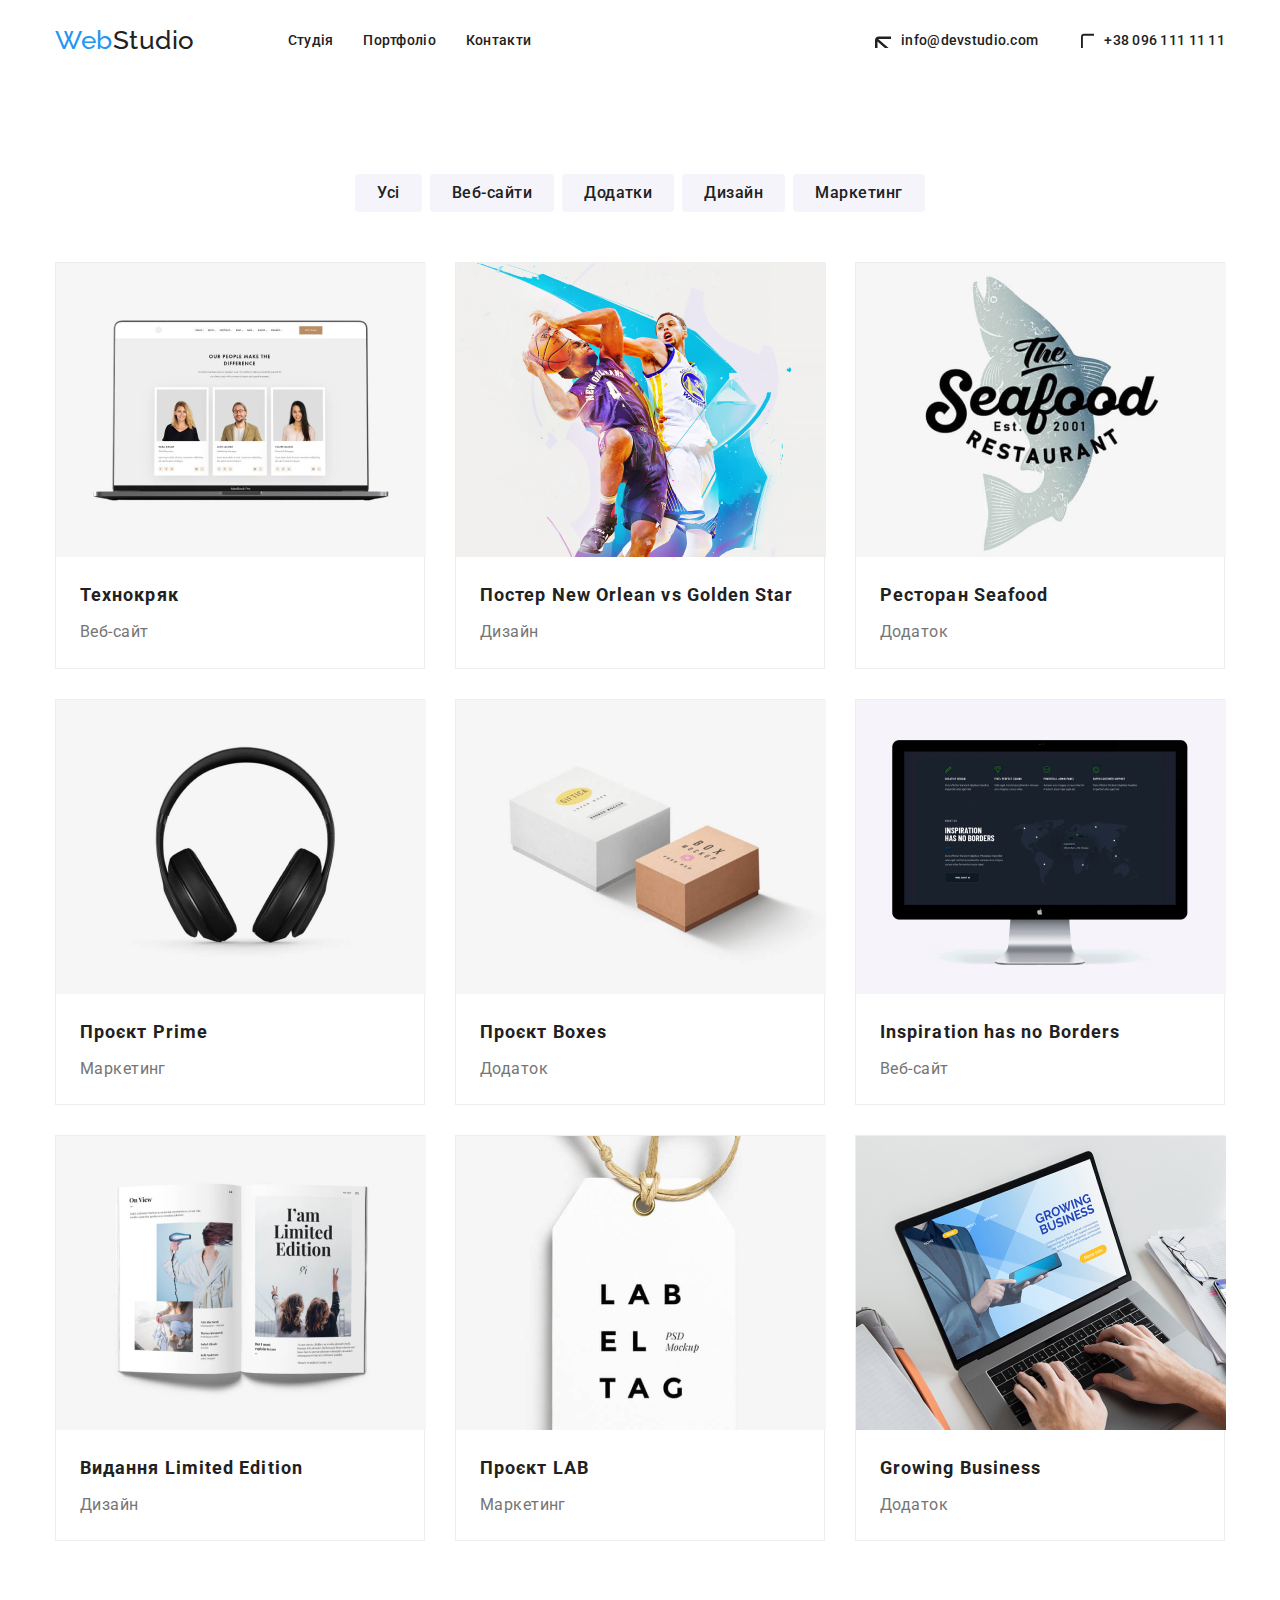
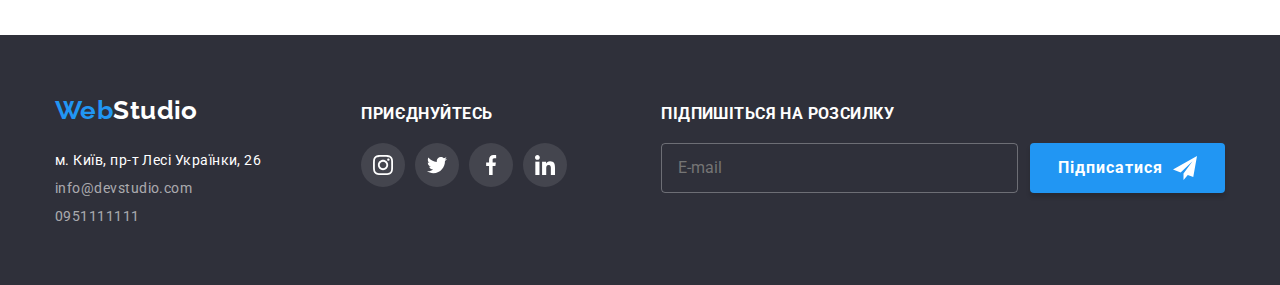
==== commit feea75ee: "added classes to all portfolio fugures" ====
--- a/portfolio.html
+++ b/portfolio.html
@@ -98,187 +98,187 @@
                 </figcaption>
               </figure>
             </li>
-            <li class="portfolio-section_item list-section_item">
-              <figure>
-                <div class="image-wrapper">
-                  <img
+            <li class="portfolio-section_item">
+              <figure class="figure portfolio-section_figure">
+                <div class="figure_image-wrapper">
+                  <img class="figure_image"
                     src="./images/new_orlean.jpg"
                     alt="Двоє баскетболістів борються за м'яч"
                     width="370"
                     height="294"
                   />
-                  <div class="figure-overlay">
-                    <p>
-                      Lorem ipsum odor amet, consectetuer adipiscing elit.
-                      Torquent ut ante tristique euismod nisl. Neque efficitur
-                      facilisi maximus himenaeos blandit libero euismod?
-                    </p>
-                  </div>
-                </div>
-                <figcaption>
-                  <h2>Постер New Orlean vs Golden Star</h2>
-                  <p>Дизайн</p>
-                </figcaption>
-              </figure>
-            </li>
-            <li class="portfolio-section_item list-section_item">
-              <figure>
-                <div class="image-wrapper">
-                  <img
+                  <div class="figure_overlay">
+                    <p class="figure_overlay-text">
+                      Lorem ipsum odor amet, consectetuer adipiscing elit.
+                      Torquent ut ante tristique euismod nisl. Neque efficitur
+                      facilisi maximus himenaeos blandit libero euismod?
+                    </p>
+                  </div>
+                </div>
+                <figcaption class="figure_caption">
+                  <h2 class="figure_title">Постер New Orlean vs Golden Star</h2>
+                  <p class="figure_text">Дизайн</p>
+                </figcaption>
+              </figure>
+            </li>
+            <li class="portfolio-section_item">
+              <figure class="figure portfolio-section_figure">
+                <div class="figure_image-wrapper">
+                  <img class="figure_image"
                     src="./images/seafood.jpg"
                     alt="Логотоип ресторану Seafood"
                     width="370"
                     height="294"
                   />
-                  <div class="figure-overlay">
-                    <p>
-                      Lorem ipsum odor amet, consectetuer adipiscing elit.
-                      Torquent ut ante tristique euismod nisl. Neque efficitur
-                      facilisi maximus himenaeos blandit libero euismod?
-                    </p>
-                  </div>
-                </div>
-                <figcaption>
-                  <h2>Ресторан Seafood</h2>
-                  <p>Додаток</p>
-                </figcaption>
-              </figure>
-            </li>
-            <li class="portfolio-section_item list-section_item">
-              <figure>
-                <div class="image-wrapper">
-                  <img
+                  <div class="figure_overlay">
+                    <p class="figure_overlay-text">
+                      Lorem ipsum odor amet, consectetuer adipiscing elit.
+                      Torquent ut ante tristique euismod nisl. Neque efficitur
+                      facilisi maximus himenaeos blandit libero euismod?
+                    </p>
+                  </div>
+                </div>
+                <figcaption class="figure_caption">
+                  <h2 class="figure_title">Ресторан Seafood</h2>
+                  <p class="figure_text">Додаток</p>
+                </figcaption>
+              </figure>
+            </li>
+            <li class="portfolio-section_item">
+              <figure class="figure portfolio-section_figure">
+                <div class="figure_image-wrapper">
+                  <img class="figure_image"
                     src="./images/prime.jpg"
                     alt="Повнорозмірні навушники"
                     width="370"
                     height="294"
                   />
-                  <div class="figure-overlay">
-                    <p>
-                      Lorem ipsum odor amet, consectetuer adipiscing elit.
-                      Torquent ut ante tristique euismod nisl. Neque efficitur
-                      facilisi maximus himenaeos blandit libero euismod?
-                    </p>
-                  </div>
-                </div>
-                <figcaption>
-                  <h2>Проєкт Prime</h2>
-                  <p>Маркетинг</p>
-                </figcaption>
-              </figure>
-            </li>
-            <li class="portfolio-section_item list-section_item">
-              <figure>
-                <div class="image-wrapper">
-                  <img
+                  <div class="figure_overlay">
+                    <p class="figure_overlay-text">
+                      Lorem ipsum odor amet, consectetuer adipiscing elit.
+                      Torquent ut ante tristique euismod nisl. Neque efficitur
+                      facilisi maximus himenaeos blandit libero euismod?
+                    </p>
+                  </div>
+                </div>
+                <figcaption class="figure_caption">
+                  <h2 class="figure_title">Проєкт Prime</h2>
+                  <p class="figure_text">Маркетинг</p>
+                </figcaption>
+              </figure>
+            </li>
+            <li class="portfolio-section_item">
+              <figure class="figure portfolio-section_figure">
+                <div class="figure_image-wrapper">
+                  <img class="figure_image"
                     src="./images/boxes.jpg"
                     alt="Дві коробки для упакування брендової продукції"
                     width="370"
                     height="294"
                   />
-                  <div class="figure-overlay">
-                    <p>
-                      Lorem ipsum odor amet, consectetuer adipiscing elit.
-                      Torquent ut ante tristique euismod nisl. Neque efficitur
-                      facilisi maximus himenaeos blandit libero euismod?
-                    </p>
-                  </div>
-                </div>
-                <figcaption>
-                  <h2>Проєкт Boxes</h2>
-                  <p>Додаток</p>
-                </figcaption>
-              </figure>
-            </li>
-            <li class="portfolio-section_item list-section_item">
-              <figure>
-                <div class="image-wrapper">
-                  <img
+                  <div class="figure_overlay">
+                    <p class="figure_overlay-text">
+                      Lorem ipsum odor amet, consectetuer adipiscing elit.
+                      Torquent ut ante tristique euismod nisl. Neque efficitur
+                      facilisi maximus himenaeos blandit libero euismod?
+                    </p>
+                  </div>
+                </div>
+                <figcaption class="figure_caption">
+                  <h2 class="figure_title">Проєкт Boxes</h2>
+                  <p class="figure_text">Додаток</p>
+                </figcaption>
+              </figure>
+            </li>
+            <li class="portfolio-section_item">
+              <figure class="figure portfolio-section_figure">
+                <div class="figure_image-wrapper">
+                  <img class="figure_image"
                     src="./images/inspiration.jpg"
                     alt="Моноблок з відкритим сайтом де видно карту світу"
                     width="370"
                     height="294"
                   />
-                  <div class="figure-overlay">
-                    <p>
-                      Lorem ipsum odor amet, consectetuer adipiscing elit.
-                      Torquent ut ante tristique euismod nisl. Neque efficitur
-                      facilisi maximus himenaeos blandit libero euismod?
-                    </p>
-                  </div>
-                </div>
-                <figcaption>
-                  <h2>Inspiration has no Borders</h2>
-                  <p>Веб-сайт</p>
-                </figcaption>
-              </figure>
-            </li>
-            <li class="portfolio-section_item list-section_item">
-              <figure>
-                <div class="image-wrapper">
-                  <img
+                  <div class="figure_overlay">
+                    <p class="figure_overlay-text">
+                      Lorem ipsum odor amet, consectetuer adipiscing elit.
+                      Torquent ut ante tristique euismod nisl. Neque efficitur
+                      facilisi maximus himenaeos blandit libero euismod?
+                    </p>
+                  </div>
+                </div>
+                <figcaption class="figure_caption">
+                  <h2 class="figure_title">Inspiration has no Borders</h2>
+                  <p class="figure_text">Веб-сайт</p>
+                </figcaption>
+              </figure>
+            </li>
+            <li class="portfolio-section_item">
+              <figure class="figure portfolio-section_figure">
+                <div class="figure_image-wrapper">
+                  <img class="figure_image"
                     src="./images/limited_edition.jpg"
                     alt="Відкрита книга з заголовком 'I am Limited Edition'"
                     width="370"
                     height="294"
                   />
-                  <div class="figure-overlay">
-                    <p>
-                      Lorem ipsum odor amet, consectetuer adipiscing elit.
-                      Torquent ut ante tristique euismod nisl. Neque efficitur
-                      facilisi maximus himenaeos blandit libero euismod?
-                    </p>
-                  </div>
-                </div>
-                <figcaption>
-                  <h2>Видання Limited Edition</h2>
-                  <p>Дизайн</p>
-                </figcaption>
-              </figure>
-            </li>
-            <li class="portfolio-section_item list-section_item">
-              <figure>
-                <div class="image-wrapper">
-                  <img
+                  <div class="figure_overlay">
+                    <p class="figure_overlay-text">
+                      Lorem ipsum odor amet, consectetuer adipiscing elit.
+                      Torquent ut ante tristique euismod nisl. Neque efficitur
+                      facilisi maximus himenaeos blandit libero euismod?
+                    </p>
+                  </div>
+                </div>
+                <figcaption class="figure_caption">
+                  <h2 class="figure_title">Видання Limited Edition</h2>
+                  <p class="figure_text">Дизайн</p>
+                </figcaption>
+              </figure>
+            </li>
+            <li class="portfolio-section_item">
+              <figure class="figure portfolio-section_figure">
+                <div class="figure_image-wrapper">
+                  <img class="figure_image"
                     src="./images/lab.jpg"
                     alt="Лейбл з написом 'Label Tag'"
                     width="370"
                     height="294"
                   />
-                  <div class="figure-overlay">
-                    <p>
-                      Lorem ipsum odor amet, consectetuer adipiscing elit.
-                      Torquent ut ante tristique euismod nisl. Neque efficitur
-                      facilisi maximus himenaeos blandit libero euismod?
-                    </p>
-                  </div>
-                </div>
-                <figcaption>
-                  <h2>Проєкт LAB</h2>
-                  <p>Маркетинг</p>
-                </figcaption>
-              </figure>
-            </li>
-            <li class="portfolio-section_item list-section_item">
-              <figure>
-                <div class="image-wrapper">
-                  <img
+                  <div class="figure_overlay">
+                    <p class="figure_overlay-text">
+                      Lorem ipsum odor amet, consectetuer adipiscing elit.
+                      Torquent ut ante tristique euismod nisl. Neque efficitur
+                      facilisi maximus himenaeos blandit libero euismod?
+                    </p>
+                  </div>
+                </div>
+                <figcaption class="figure_caption">
+                  <h2 class="figure_title">Проєкт LAB</h2>
+                  <p class="figure_text">Маркетинг</p>
+                </figcaption>
+              </figure>
+            </li>
+            <li class="portfolio-section_item">
+              <figure class="figure portfolio-section_figure">
+                <div class="figure_image-wrapper">
+                  <img class="figure_image"
                     src="./images/business.jpg"
                     alt="Людина працює за ноутбуком де відкритий вебсайт з заголовком 'Growing Business'"
                     width="370"
                     height="294"
                   />
-                  <div class="figure-overlay">
-                    <p>
-                      Lorem ipsum odor amet, consectetuer adipiscing elit.
-                      Torquent ut ante tristique euismod nisl. Neque efficitur
-                      facilisi maximus himenaeos blandit libero euismod?
-                    </p>
-                  </div>
-                </div>
-                <figcaption>
-                  <h2>Growing Business</h2>
-                  <p>Додаток</p>
+                  <div class="figure_overlay">
+                    <p class="figure_overlay-text">
+                      Lorem ipsum odor amet, consectetuer adipiscing elit.
+                      Torquent ut ante tristique euismod nisl. Neque efficitur
+                      facilisi maximus himenaeos blandit libero euismod?
+                    </p>
+                  </div>
+                </div>
+                <figcaption class="figure_caption">
+                  <h2 class="figure_title">Growing Business</h2>
+                  <p class="figure_text">Додаток</p>
                 </figcaption>
               </figure>
             </li>
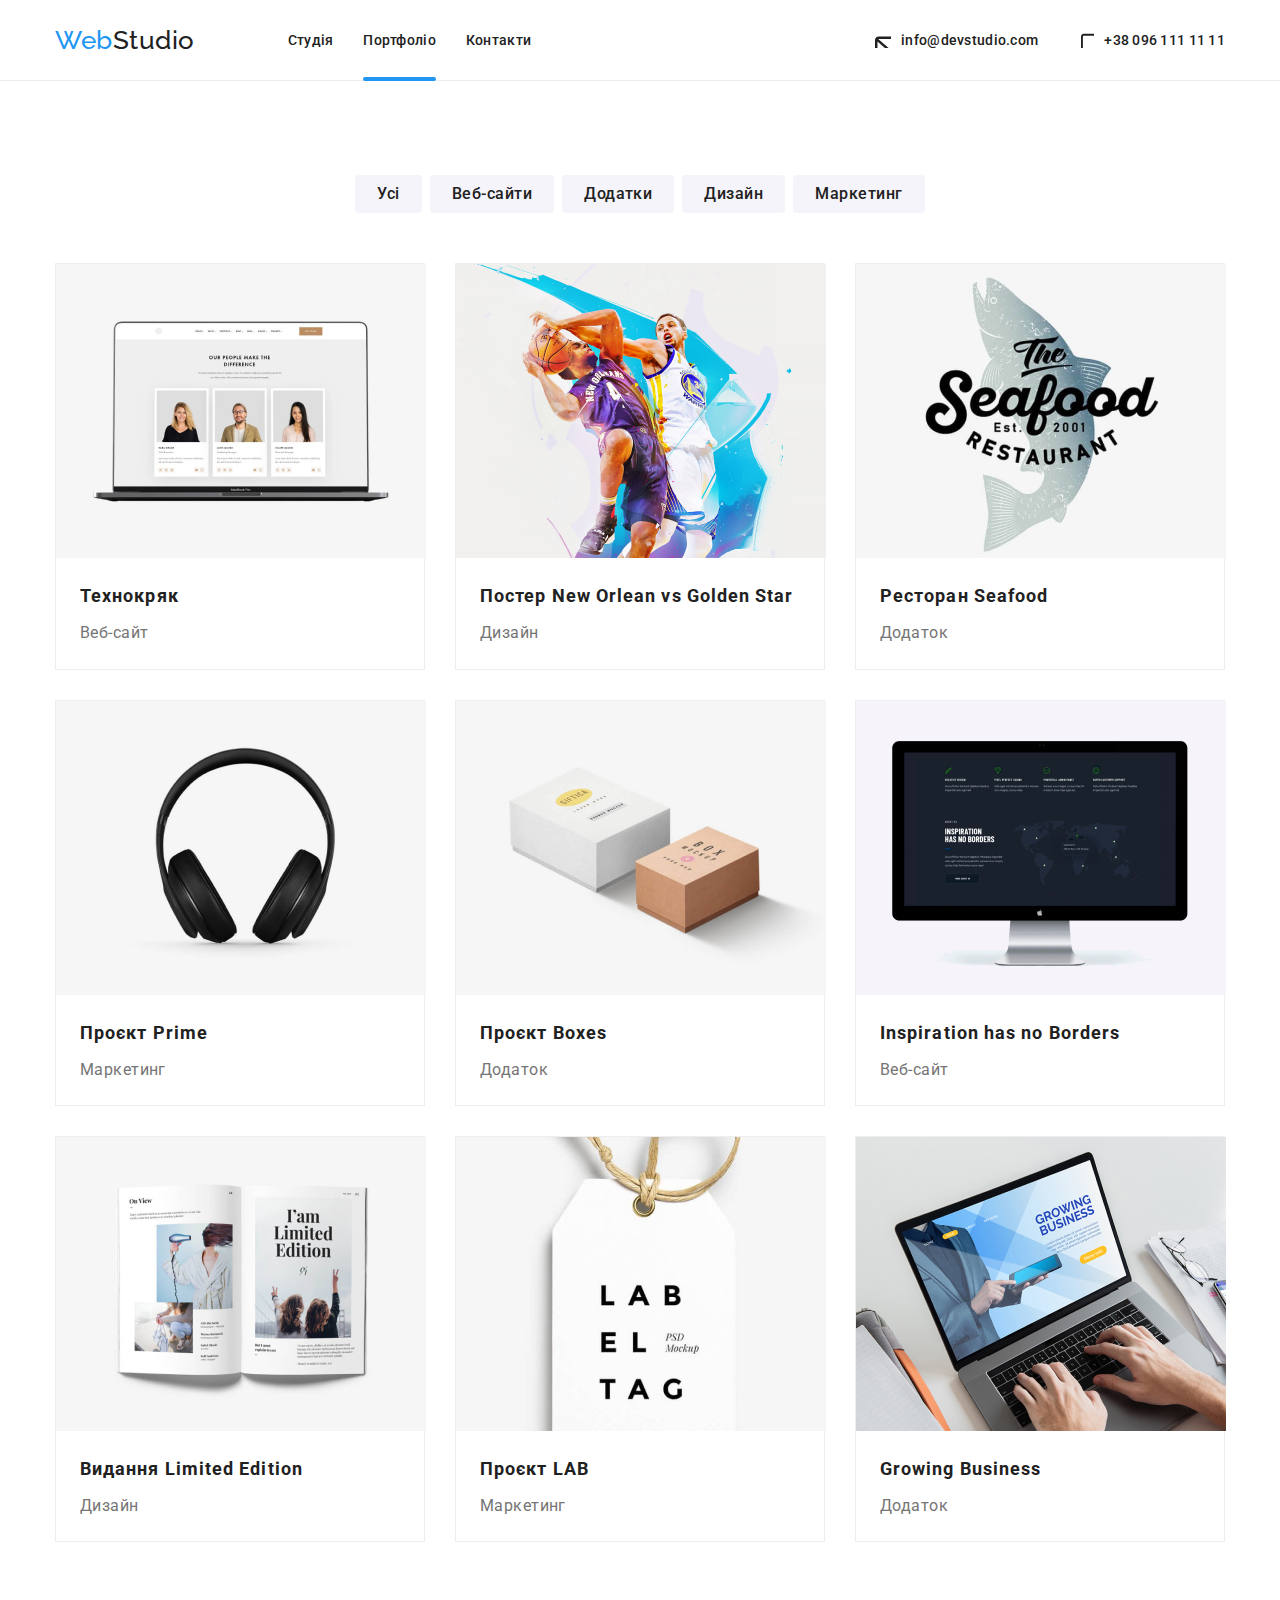
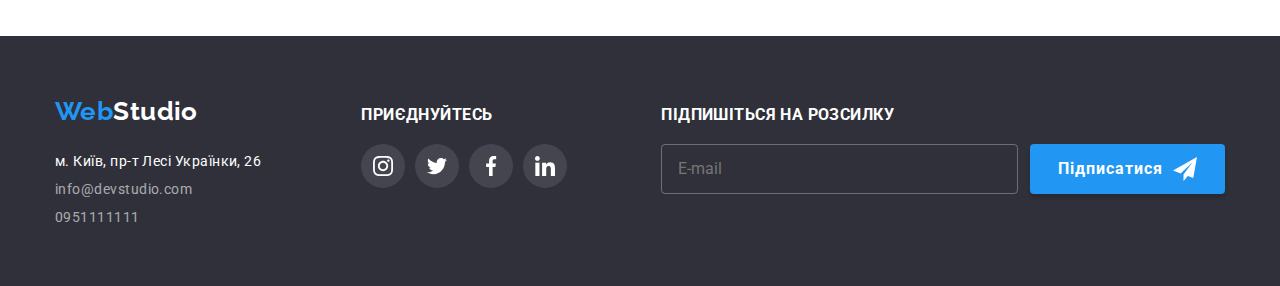
==== commit c5befd80: "added underline to active pages in header" ====
--- a/portfolio.html
+++ b/portfolio.html
@@ -17,7 +17,7 @@
     <link rel="stylesheet" type="text/css" href="./css/modern-normalize.css" />
     <link rel="stylesheet" type="text/css" href="/sass/main.css" />
   </head>
-  <body class="portfolio">
+  <body class="portfolio-page">
     <header class="header"> <!--block-->
       <div class="container"> <!--block-->
         <a class="logo" href="index.html"><span class="logo_web-span">Web</span>Studio</a> <!--block-->
@@ -27,7 +27,7 @@
               <a class="header_nav-link" href="index.html">Студія</a> <!--element-->
             </li>
             <li class="header_nav-item"> <!--element-->
-              <a class="header_nav-link" href="portfolio.html">Портфоліо</a> <!--element-->
+              <a class="header_nav-link header_nav-link--on-page" href="portfolio.html">Портфоліо</a> <!--element-->
             </li>
             <li class="header_nav-item"> <!--element-->
               <a class="header_nav-link" href="">Контакти</a> <!--element-->
--- a/sass/main.css
+++ b/sass/main.css
@@ -252,7 +252,7 @@
 }
 
 .header {
-  border-bottom: 1px solid var(--border-color-header);
+  border-bottom: 1px solid #ececec;
 }
 .header .container {
   display: flex;
@@ -271,6 +271,20 @@
 }
 .header_nav-item:not(:last-child) {
   margin-right: 30px;
+}
+.header_nav-link--on-page {
+  position: relative;
+}
+.header_nav-link--on-page::after {
+  height: 4px;
+  width: 100%;
+  background-color: #2196f3;
+  border-radius: 2px;
+  content: "";
+  display: flex;
+  position: absolute;
+  left: 0;
+  bottom: -8px;
 }
 
 .contacts-list {
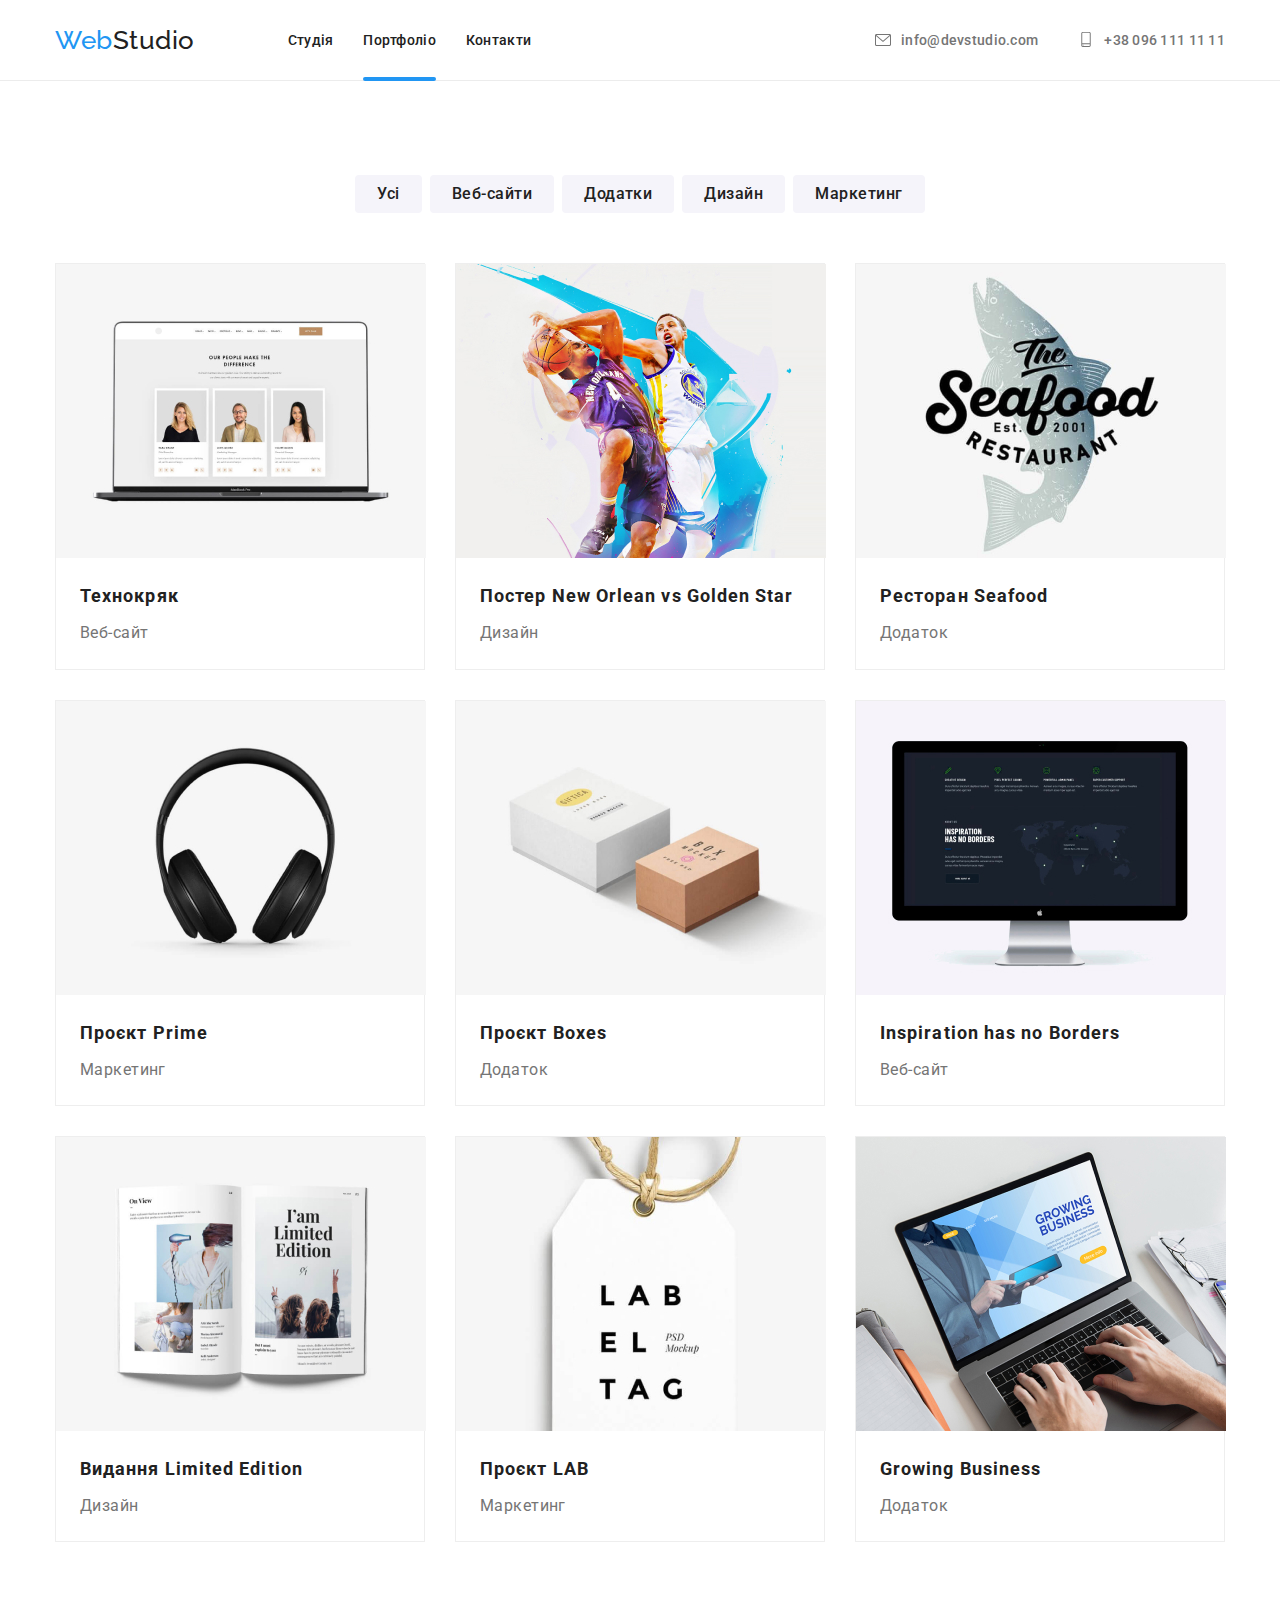
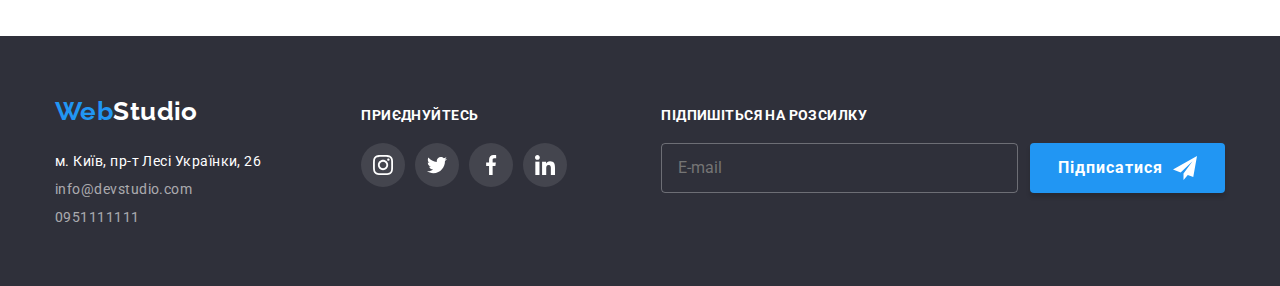
==== commit 5e6e44ff: "fixed custom checkbox fixed svg placement in header" ====
--- a/portfolio.html
+++ b/portfolio.html
@@ -15,7 +15,7 @@
       rel="stylesheet"
     />
     <link rel="stylesheet" type="text/css" href="./css/modern-normalize.css" />
-    <link rel="stylesheet" type="text/css" href="/sass/main.css" />
+    <link rel="stylesheet" type="text/css" href="./sass/main.css" />
   </head>
   <body class="portfolio-page">
     <header class="header"> <!--block-->
--- a/sass/main.css
+++ b/sass/main.css
@@ -294,13 +294,17 @@
 .contacts-list_item {
   display: flex;
   align-items: center;
+  color: #757575;
+}
+.contacts-list_link {
+  display: flex;
 }
 .contacts-list_svg {
   margin-right: 10px;
-  transition-timing-function: cubic-bezier(0.4, 0, 0.2, 1);
-  transition-duration: 250ms;
-  max-height: 16px;
-  max-width: 16px;
+  height: 16px;
+  width: 16px;
+  position: relative;
+  bottom: 1px;
 }
 
 .logo {
@@ -318,6 +322,7 @@
      -moz-user-select: none;
           user-select: none;
   position: relative;
+  color: #757575;
   /*
 
   &_checked-icon, &_unchecked-icon{
@@ -355,35 +360,38 @@
 }
 .agree-checkbox_svg-span {
   position: relative;
+  top: 3px;
   display: inline-block;
   width: 16px;
-  height: 15px;
+  height: 16px;
   margin-right: 8px;
-}
-.agree-checkbox_svg-span::before, .agree-checkbox_svg-span::after {
+  border: 1px solid #000000;
+  border-radius: 2px;
+}
+.agree-checkbox_svg-span::before {
   content: "";
+  display: none;
   position: absolute;
-  top: 0;
-  left: 0;
-  width: 100%;
-  height: 100%;
-  background-size: cover;
-  background-repeat: no-repeat;
+  top: 1px;
+  left: 5px;
+  width: 5px;
+  height: 10px;
+  border: solid #ffffff;
+  border-width: 0 2px 2px 0;
+  transform: rotate(45deg);
+}
+.agree-checkbox_input:checked + .agree-checkbox_svg-span {
+  background-color: #2196f3;
+  border: 1px solid #2196f3;
+  border-radius: 2px;
+}
+.agree-checkbox_input:checked + .agree-checkbox_svg-span::before {
   display: block;
 }
-.agree-checkbox_svg-span::before {
-  background-image: url("../../images/icons.svg#unchecked-icon");
-}
-.agree-checkbox_svg-span::after {
-  background-image: url("../../images/icons.svg#checked-icon");
-  display: none;
-}
-.agree-checkbox_input:checked + .agree-checkbox_svg-span::before {
-  display: none;
-}
-.agree-checkbox_input:checked + .agree-checkbox_svg-span::after {
-  display: block;
-  background-color: #2196f3;
+.agree-checkbox_link {
+  color: #2196f3;
+  text-decoration: underline;
+  text-underline-offset: 3px;
 }
 
 .footer {
@@ -398,6 +406,7 @@
 .footer_title {
   text-transform: uppercase;
   margin-bottom: 20px;
+  font-size: 14px;
 }
 .footer_links-section {
   margin-left: 100px;
@@ -432,7 +441,7 @@
 }
 
 .hero {
-  background-image: linear-gradient(0deg, rgba(47, 48, 58, 0.4), rgba(47, 48, 58, 0.4)), url("../../../images/title_section_photo.jpg");
+  background-image: linear-gradient(0deg, rgba(47, 48, 58, 0.4), rgba(47, 48, 58, 0.4)), url("../images/title_section_photo.jpg");
   background-repeat: no-repeat;
   background-position: 50% 50%;
   background-size: 1600px;
@@ -643,7 +652,7 @@
   align-items: center;
 }
 .user-input-form_list {
-  margin-bottom: 30px;
+  margin-bottom: 20px;
   width: 100%;
 }
 .user-input-form_item {
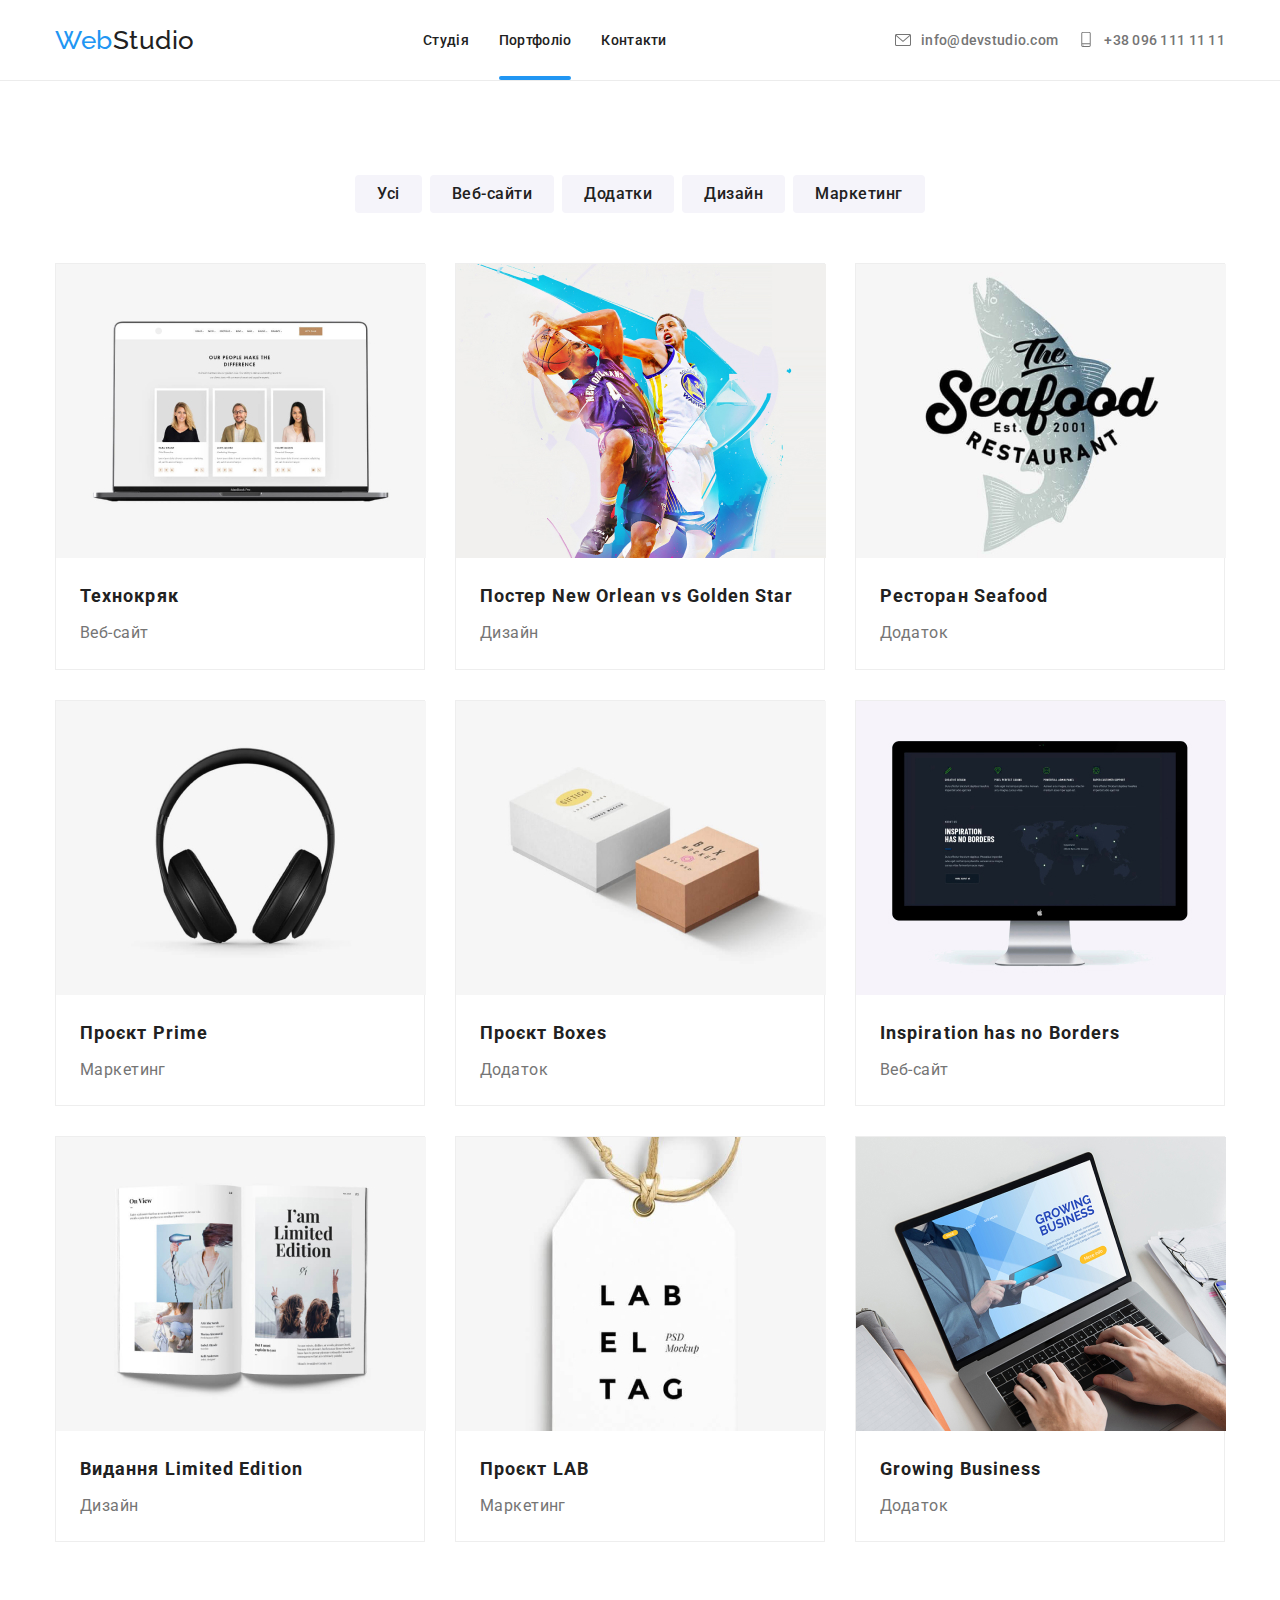
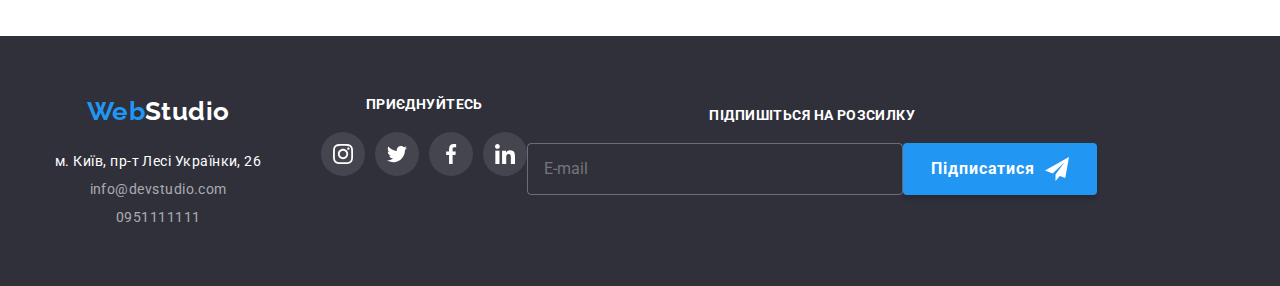
==== commit 5cbcb247: "skip" ====
--- a/portfolio.html
+++ b/portfolio.html
@@ -18,36 +18,44 @@
     <link rel="stylesheet" type="text/css" href="./sass/main.css" />
   </head>
   <body class="portfolio-page">
-    <header class="header"> <!--block-->
-      <div class="container"> <!--block-->
-        <a class="logo" href="index.html"><span class="logo_web-span">Web</span>Studio</a> <!--block-->
-        <nav class="header_nav"> <!--block-->
-          <ul class="header_nav-list"> <!--element-->
-            <li class="header_nav-item"> <!--element-->
-              <a class="header_nav-link" href="index.html">Студія</a> <!--element-->
-            </li>
-            <li class="header_nav-item"> <!--element-->
-              <a class="header_nav-link header_nav-link--on-page" href="portfolio.html">Портфоліо</a> <!--element-->
-            </li>
-            <li class="header_nav-item"> <!--element-->
-              <a class="header_nav-link" href="">Контакти</a> <!--element-->
+    <header class="header"> 
+      <div class="container"> 
+        <a class="logo header_logo" href="index.html"><span class="logo_web-span">Web</span>Studio</a> 
+        <nav class="header_nav"> 
+          <ul class="header_nav-list"> 
+            <li class="header_nav-item"> 
+              <a class="header_nav-link" href="index.html">Студія</a> 
+            </li>
+            <li class="header_nav-item">
+              <a class="header_nav-link header_nav-link--on-page" href="portfolio.html">Портфоліо</a> 
+            </li>
+            <li class="header_nav-item">
+              <a class="header_nav-link" href="">Контакти</a> 
             </li>
           </ul>
         </nav>
-        <ul class="contacts-list"> <!--block-->
-          <li class="contacts-list_item"> <!--element-->
-            <svg class="contacts-list_svg"> <!--element-->
-              <use href="./images/icons.svg#icon-envelope"></use>
-            </svg>
-            <a class="contacts-list_link" href="info@devstudio.com"> info@devstudio.com </a> <!--element-->
-          </li>
-          <li class="contacts-list_item"> <!--element-->
-            <svg class="contacts-list_svg"> <!--element-->
-              <use href="./images/icons.svg#icon-smartphone"></use>
-            </svg>
-            <a class="contacts-list_link" href="tel:+380951111111"> +38 096 111 11 11 </a> <!--element-->
+        <ul class="contacts-list header_contacts-list"> 
+          <li class="contacts-list_item"> 
+            <a class="contacts-list_link" href="info@devstudio.com"> 
+              <svg class="contacts-list_svg"> 
+                <use href="./images/icons.svg#icon-envelope"></use>
+              </svg>
+              info@devstudio.com
+            </a> 
+          </li>
+          <li class="contacts-list_item">
+            <a class="contacts-list_link" href="tel:+380951111111">
+              <svg class="contacts-list_svg"> 
+                <use href="./images/icons.svg#icon-smartphone"></use>
+              </svg>
+               +38 096 111 11 11 </a>
           </li>
         </ul>
+        <button class="header_burger-button" burger-open>
+          <svg class="header_burger-svg">
+            <use href="./images/icons.svg#burger-icon"></use>
+          </svg>
+        </button>
       </div>
     </header>
 
@@ -286,48 +294,51 @@
         </div>
       </section>
     </main>
+
     <footer class="footer">
-      <div class="container">
-        <div class="footer_info-section">
-          <a class="logo" href="index.html"><span>Web</span>Studio</a>
-          <address class="address footer_address">
-            <p class="address_location">м. Київ, пр-т Лесі Українки, 26</p>
-            <a class="address_link address_email" href="info@devstudio.com">info@devstudio.com</a>
-            <a class="address_link address_number" href="tel:+380951111111">0951111111</a>
-          </address>
-        </div>
-        <div class="footer_links-section">
-          <h3 class="footer_title">Приєднуйтесь</h3>
-          <ul class="links-list links-list footer_links-list">
-            <li class="links-list_item">
-              <a class="links-list_link links-list_link--on-black" href="https://www.instagram.com">
-                <svg class="links-list_svg">  
-                  <use href="./images/icons.svg#icon-instagram-2"></use>
-                </svg>
-              </a>
-            </li>
-            <li class="links-list_item">
-              <a class="links-list_link links-list_link--on-black" href="https://twitter.com">
-                <svg class="links-list_svg">
-                  <use href="./images/icons.svg#icon-twitter-1"></use>
-                </svg>
-              </a>
-            </li>
-            <li class="links-list_item">
-              <a class="links-list_link links-list_link--on-black" href="https://www.facebook.com">
-                <svg class="links-list_svg">
-                  <use href="./images/icons.svg#icon-facebook-1"></use>
-                </svg>
-              </a>
-            </li>
-            <li class="links-list_item">
-              <a class="links-list_link links-list_link--on-black" href="https://www.linkedin.com/">
-                <svg class="links-list_svg">
-                  <use href="./images/icons.svg#icon-linkedin-1"></use>
-                </svg>
-              </a>
-            </li>
-          </ul>
+      <div class="container footer_container">
+        <div class="footer_upper-div">
+          <div class="footer_info-section">
+            <a class="logo" href="index.html"><span>Web</span>Studio</a>
+            <address class="address footer_address">
+              <p class="address_location">м. Київ, пр-т Лесі Українки, 26</p>
+              <a class="address_link address_email" href="info@devstudio.com">info@devstudio.com</a>
+              <a class="address_link address_number" href="tel:+380951111111">0951111111</a>
+            </address>
+          </div>
+          <div class="footer_links-section">
+            <h3 class="footer_title">Приєднуйтесь</h3>
+            <ul class="links-list links-list footer_links-list">
+              <li class="links-list_item">
+                <a class="links-list_link links-list_link--on-black" href="https://www.instagram.com">
+                  <svg class="links-list_svg">  
+                    <use href="./images/icons.svg#icon-instagram-2"></use>
+                  </svg>
+                </a>
+              </li>
+              <li class="links-list_item">
+                <a class="links-list_link links-list_link--on-black" href="https://twitter.com">
+                  <svg class="links-list_svg">
+                    <use href="./images/icons.svg#icon-twitter-1"></use>
+                  </svg>
+                </a>
+              </li>
+              <li class="links-list_item">
+                <a class="links-list_link links-list_link--on-black" href="https://www.facebook.com">
+                  <svg class="links-list_svg">
+                    <use href="./images/icons.svg#icon-facebook-1"></use>
+                  </svg>
+                </a>
+              </li>
+              <li class="links-list_item">
+                <a class="links-list_link links-list_link--on-black" href="https://www.linkedin.com/">
+                  <svg class="links-list_svg">
+                    <use href="./images/icons.svg#icon-linkedin-1"></use>
+                  </svg>
+                </a>
+              </li>
+            </ul>
+          </div>
         </div>
         <div class="footer_field-section">
           <h3 class="footer_title">Підпишіться на розсилку</h3>
@@ -349,5 +360,47 @@
         </div>
       </div>
     </footer>
+
+    <div class="burger is-hidden" burger>
+      <div class="container burger_container">
+        <nav class="burger_nav">
+          <ul class="burger_nav-list">
+            <li class="burger_nav-item"> 
+              <a class="burger_nav-link" href="index.html">Студія</a> 
+            </li>
+            <li class="burger_nav-item"> 
+              <a class="burger_nav-link" href="portfolio.html">Портфоліо</a> 
+            </li>
+            <li class="burger_nav-item"> 
+              <a class="burger_nav-link" href="">Контакти</a> 
+            </li>
+          </ul>
+        </nav>
+        <div class="burger_contacts">
+          <a class="burger_number">+38 096 111 11 11</a>
+          <a class="burger_email">info@devstudio.com</a>
+        </div>
+        <ul class="burger_links-list">
+          <li class="burger_links-item">
+            <a class="burger_link">Instagram</a>
+          </li>
+          <li class="burger_links-item">
+            <a class="burger_link">Twitter</a>
+          </li>
+          <li class="burger_links-item">
+            <a class="burger_link">Facebook</a>
+          </li>
+          <li class="burger_links-item">
+            <a class="burger_link">Linkedin</a>
+          </li>
+        </ul>
+      </div>
+      <button type="button" class="burger_close-button" burger-close>
+        <svg class="burger_close-svg">
+          <use href="./images/icons.svg#cross-icon"></use>
+        </svg>
+      </button>
+    </div>
+    <script src="./js/burger.js"></script>
   </body>
 </html>
--- a/sass/main.css
+++ b/sass/main.css
@@ -86,7 +86,7 @@
 
 h1 {
   font-weight: 700;
-  font-size: 44px;
+  font-size: 26px;
   line-height: 1.36;
   letter-spacing: 0.06em;
   text-align: center;
@@ -121,20 +121,24 @@
   max-width: 24px;
 }
 
-.list-section {
-  padding-bottom: 94px;
-  text-align: center;
-}
-.list-section_list {
-  display: flex;
-  justify-content: space-between;
-}
-.list-section_title {
-  font-weight: 700;
-  font-size: 36px;
-  margin-bottom: 50px;
-}
-
+/*
+  .list-section{
+    padding-bottom: 94px;
+
+    text-align: center;
+
+    &_list{
+      display: flex;
+      justify-content:space-between;
+    }
+
+    &_title{
+      font-weight: 700;
+      font-size: 36px;
+      margin-bottom: 50px;
+    }
+  }
+*/
 .links-list {
   max-height: 44px;
   display: flex;
@@ -251,6 +255,11 @@
   line-height: 1.56;
 }
 
+@media screen and (min-width: 769px) {
+  h1 {
+    font-size: 44px;
+  }
+}
 .header {
   border-bottom: 1px solid #ececec;
 }
@@ -261,13 +270,14 @@
 .header a {
   font-weight: 500;
   letter-spacing: 0.02em;
+}
+.header_logo {
   padding: 25px 0;
 }
-.header ul, .header li {
-  display: flex;
-}
 .header_nav {
-  margin-left: 93px;
+  margin-left: auto;
+  margin-right: auto;
+  display: none;
 }
 .header_nav-item:not(:last-child) {
   margin-right: 30px;
@@ -284,12 +294,42 @@
   display: flex;
   position: absolute;
   left: 0;
-  bottom: -8px;
+  bottom: -32px;
+}
+.header_contacts-list {
+  display: none;
+}
+.header_burger-button {
+  margin-left: auto;
+}
+.header_burger-svg {
+  max-height: 40px;
+  max-width: 40px;
+}
+@media screen and (min-width: 650px) {
+  .header_nav {
+    display: block;
+  }
+  .header_nav-list {
+    display: flex;
+  }
+  .header_contacts-list {
+    display: flex;
+  }
+  .header_burger-button {
+    display: none;
+  }
+}
+@media screen and (min-width: 768px) {
+  .header_nav {
+    margin-left: auto;
+    margin-right: auto;
+  }
 }
 
 .contacts-list {
-  gap: 40px;
-  margin-left: auto;
+  flex-direction: column;
+  gap: 10px;
 }
 .contacts-list_item {
   display: flex;
@@ -298,6 +338,7 @@
 }
 .contacts-list_link {
   display: flex;
+  padding: 0;
 }
 .contacts-list_svg {
   margin-right: 10px;
@@ -305,6 +346,12 @@
   width: 16px;
   position: relative;
   bottom: 1px;
+}
+@media screen and (min-width: 900px) {
+  .contacts-list {
+    flex-direction: row;
+    gap: 20px;
+  }
 }
 
 .logo {
@@ -399,29 +446,30 @@
   padding: 60px 0px 60px;
   color: #ffffff;
 }
-.footer .container {
+.footer_container {
   display: flex;
   align-items: baseline;
+  flex-direction: column;
+  align-items: center;
+  text-align: center;
+}
+.footer_upper-div {
+  display: flex;
+  flex-direction: column;
+  gap: 60px;
+  margin-bottom: 60px;
 }
 .footer_title {
   text-transform: uppercase;
   margin-bottom: 20px;
   font-size: 14px;
 }
-.footer_links-section {
-  margin-left: 100px;
-}
 .footer_address {
   margin-top: 28px;
 }
 .footer_field-section {
-  margin-left: 94px;
   width: 100%;
   max-width: 570px;
-}
-.footer_form {
-  display: flex;
-  gap: 12px;
 }
 .footer_input {
   background-color: inherit;
@@ -434,24 +482,52 @@
   padding-left: 16px;
   font-size: 16px;
   line-height: 1.25;
+  margin-bottom: 20px;
+  padding-top: 15px;
+  padding-bottom: 15px;
 }
 .footer_button {
   padding-left: 28px;
   padding-right: 28px;
+  margin-inline: auto;
+}
+@media screen and (min-width: 768px) {
+  .footer_upper-div {
+    flex-direction: row;
+  }
+}
+@media screen and (min-width: 1200px) {
+  .footer_upper-div {
+    flex-direction: row;
+    margin-bottom: 0;
+  }
+  .footer_container {
+    flex-direction: row;
+    align-items: baseline;
+  }
+  .footer_form {
+    display: flex;
+  }
+  .footer_input {
+    margin-bottom: 0;
+  }
+  .footer_field-section {
+    margin-right: auto;
+  }
 }
 
 .hero {
   background-image: linear-gradient(0deg, rgba(47, 48, 58, 0.4), rgba(47, 48, 58, 0.4)), url("../images/title_section_photo.jpg");
   background-repeat: no-repeat;
-  background-position: 50% 50%;
-  background-size: 1600px;
+  background-position: center center;
+  background-size: cover;
 }
 .hero .container {
   display: flex;
   flex-direction: column;
   align-items: center;
-  padding-top: 200px;
-  padding-bottom: 200px;
+  padding-top: 118px;
+  padding-bottom: 118px;
 }
 .hero_title {
   max-width: 700px;
@@ -462,16 +538,28 @@
   padding-left: 24px;
   padding-right: 24px;
 }
+@media screen and (min-width: 1200px) {
+  .hero .container {
+    padding-top: 200px;
+    padding-bottom: 200px;
+  }
+}
 
 .info-section {
-  padding-top: 94px;
+  padding-top: 60px;
+  padding-bottom: 60px;
 }
 .info-section_title {
   display: none;
 }
+.info-section_list {
+  display: flex;
+  flex-direction: column;
+  gap: 30px;
+}
 .info-section_item {
-  max-width: 270px;
-  text-align: left;
+  flex-grow: 1;
+  text-align: center;
 }
 .info-section_svg-container {
   margin-bottom: 30px;
@@ -493,7 +581,43 @@
   line-height: 1.71;
   color: #757575;
 }
-
+@media screen and (min-width: 768px) {
+  .info-section_list {
+    flex-direction: row;
+    flex-wrap: wrap;
+    gap: 30px;
+  }
+  .info-section_item {
+    flex-basis: 40%;
+    text-align: left;
+  }
+}
+@media screen and (min-width: 1200px) {
+  .info-section {
+    padding-top: 94px;
+    padding-bottom: 94px;
+  }
+  .info-section_list {
+    justify-content: space-between;
+    flex-wrap: nowrap;
+  }
+  .info-section_item {
+    max-width: 270px;
+  }
+}
+
+.pictures-section {
+  display: none;
+}
+.pictures-section_title {
+  text-align: center;
+  font-size: 28px;
+  margin-bottom: 30px;
+}
+.pictures-section_list {
+  display: flex;
+  justify-content: space-between;
+}
 .pictures-section_item {
   position: relative;
 }
@@ -510,16 +634,40 @@
   font-weight: 700;
   text-transform: uppercase;
 }
+@media screen and (min-width: 1200px) {
+  .pictures-section {
+    display: block;
+  }
+  .pictures-section_title {
+    font-size: 36px;
+  }
+}
 
 .employees-section {
-  padding-top: 94px;
+  padding-top: 60px;
+  padding-bottom: 60px;
   background-color: #f5f4fa;
+}
+.employees-section_title {
+  font-size: 28px;
+  text-align: center;
+  margin-bottom: 30px;
+}
+.employees-section_list {
+  display: flex;
+  flex-direction: column;
+  gap: 30px;
+  align-items: center;
 }
 .employees-section_figure {
   background-color: #ffffff;
   border-radius: 4px;
   box-shadow: 0px 2px 1px rgba(0, 0, 0, 0.2), 0px 1px 1px rgba(0, 0, 0, 0.14);
 }
+.employees-section_image {
+  width: 100%;
+  height: 100%;
+}
 .employees-section_figcaption {
   padding: 30px;
 }
@@ -535,13 +683,58 @@
 .employees-section_links-list {
   margin-top: 16px;
 }
+@media screen and (min-width: 768px) {
+  .employees-section_list {
+    flex-direction: row;
+    flex-wrap: wrap;
+    gap: 30px;
+    align-items: center;
+    justify-content: center;
+  }
+  .employees-section_item {
+    flex-basis: 40%;
+    max-width: 350px;
+    text-align: left;
+  }
+}
+@media screen and (min-width: 1200px) {
+  .employees-section {
+    padding-top: 94px;
+    padding-bottom: 94px;
+  }
+  .employees-section_list {
+    flex-wrap: nowrap;
+    flex-direction: row;
+  }
+  .employees-section_title {
+    font-size: 36px;
+  }
+}
 
 .clients-section {
-  padding-top: 94px;
+  padding-top: 60px;
+  padding-bottom: 60px;
+}
+.clients-section_title {
+  font-size: 28px;
+  text-align: center;
+  margin-bottom: 30px;
+}
+.clients-section_list {
+  display: flex;
+  gap: 30px;
+  flex-direction: row;
+  flex-wrap: wrap;
+  align-items: center;
+  justify-content: center;
+}
+.clients-section_item {
+  flex-basis: 40%;
+  display: flex;
+  justify-content: center;
 }
 .clients-section_link {
   display: flex;
-  max-width: 170px;
   padding: 16px 32px;
   border-width: 1px;
   border-radius: 5px;
@@ -556,6 +749,17 @@
 .clients-section_svg {
   max-width: 106px;
   max-height: 60px;
+}
+@media screen and (min-width: 768px) {
+  .clients-section_item {
+    flex-basis: 30%;
+  }
+}
+@media screen and (min-width: 1200px) {
+  .clients-section_list {
+    flex-wrap: nowrap;
+    justify-content: space-between;
+  }
 }
 
 .modal {
@@ -574,6 +778,7 @@
   display: flex;
   padding: 40px;
   position: absolute;
+  border-radius: 4px;
   box-shadow: 0 2px 1px rgba(33, 33, 33, 0.2), 0 1px 1px 0 rgba(0, 0, 0, 0.14), 0 1px 3px 0 rgba(0, 0, 0, 0.12);
 }
 .modal_close-button {
@@ -596,6 +801,56 @@
   width: 11px;
 }
 
+.burger {
+  position: fixed;
+  left: 0;
+  top: 0;
+  width: 100%;
+  height: 100%;
+  background-color: #ffffff;
+}
+.burger_container {
+  position: relative;
+  margin: 0;
+}
+.burger_nav {
+  margin-bottom: auto;
+}
+.burger_nav-link {
+  font-size: 40px;
+}
+.burger_links-list {
+  display: flex;
+}
+.burger_links-item {
+  padding: 0 3px;
+}
+.burger_number {
+  font-size: 34px;
+  color: #2196f3;
+}
+.burger_email {
+  font-size: 24px;
+}
+.burger_link {
+  font-size: 18px;
+  color: #2196f3;
+}
+.burger_links-item:not(:last-child) {
+  border-right: solid 1px rgba(33, 33, 33, 0.2);
+}
+.burger_close-button {
+  height: -moz-fit-content;
+  height: fit-content;
+}
+.burger_close-svg {
+  top: 30px;
+  right: 30px;
+  position: absolute;
+  max-width: 20px;
+  max-height: 20px;
+}
+
 .portfolio-section {
   margin-top: 94px;
   margin-bottom: 94px;
@@ -605,6 +860,7 @@
 }
 .portfolio-section_nav-list {
   display: flex;
+  flex-wrap: wrap;
   gap: 8px;
   justify-content: center;
 }
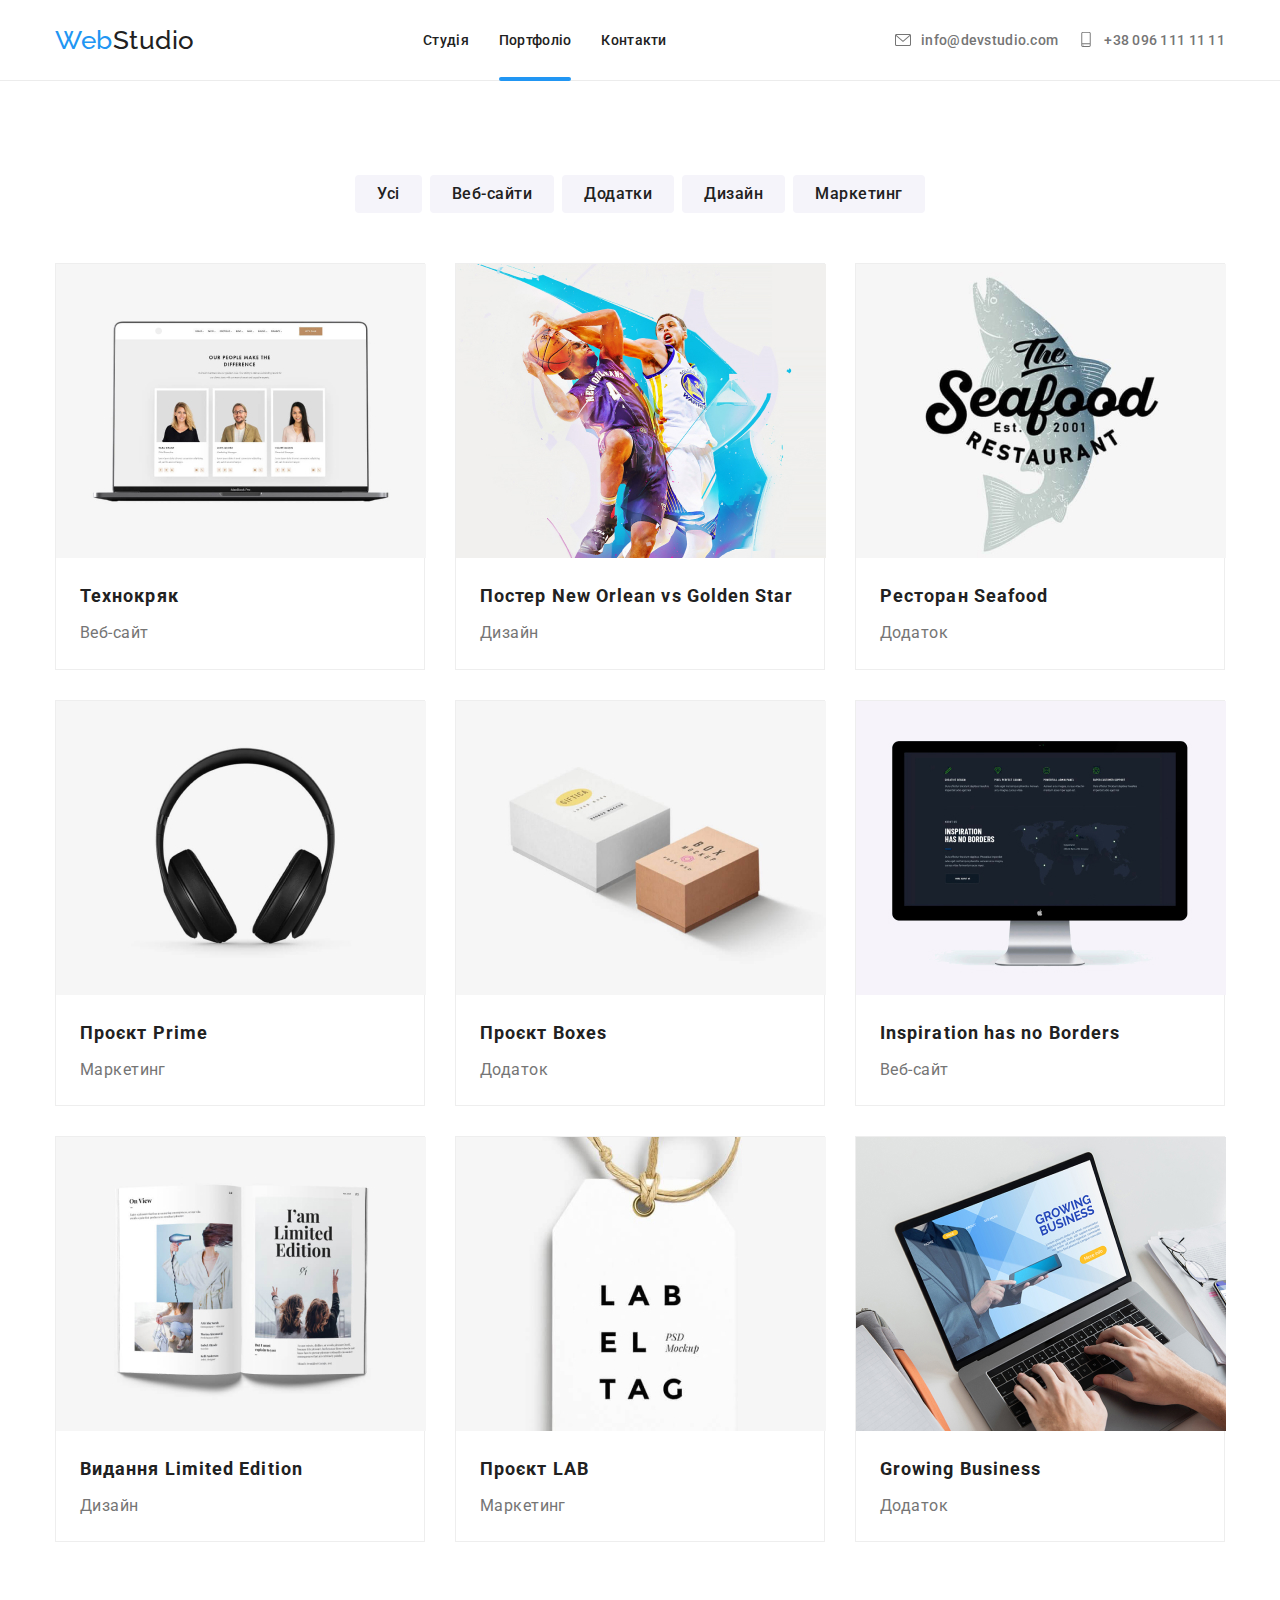
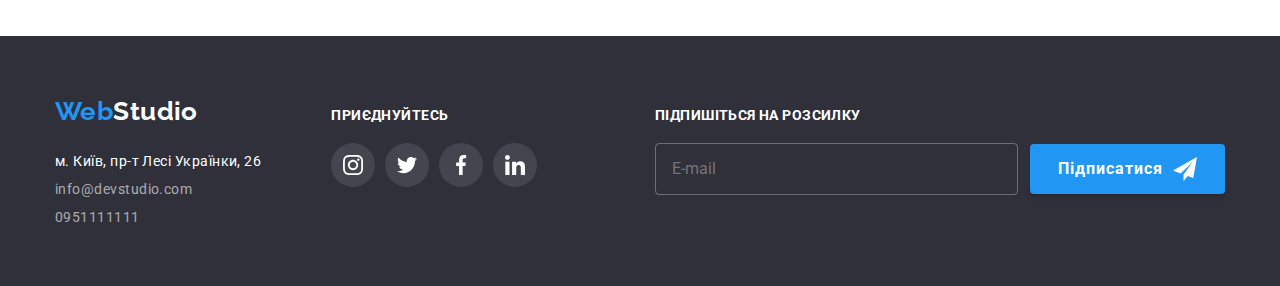
==== commit 7f366f37: "styled burger" ====
--- a/portfolio.html
+++ b/portfolio.html
@@ -88,8 +88,6 @@
                   <img class="figure_image"
                     src="./images/techno.jpg"
                     alt="Ноутбук з відкритим вебсайтом де відерита сторінка з працівниками компанії"
-                    width="370"
-                    height="294"
                   />
                   <div class="figure_overlay">
                     <p class="figure_overlay-text">
@@ -112,8 +110,6 @@
                   <img class="figure_image"
                     src="./images/new_orlean.jpg"
                     alt="Двоє баскетболістів борються за м'яч"
-                    width="370"
-                    height="294"
                   />
                   <div class="figure_overlay">
                     <p class="figure_overlay-text">
@@ -135,8 +131,6 @@
                   <img class="figure_image"
                     src="./images/seafood.jpg"
                     alt="Логотоип ресторану Seafood"
-                    width="370"
-                    height="294"
                   />
                   <div class="figure_overlay">
                     <p class="figure_overlay-text">
@@ -158,8 +152,6 @@
                   <img class="figure_image"
                     src="./images/prime.jpg"
                     alt="Повнорозмірні навушники"
-                    width="370"
-                    height="294"
                   />
                   <div class="figure_overlay">
                     <p class="figure_overlay-text">
@@ -181,8 +173,6 @@
                   <img class="figure_image"
                     src="./images/boxes.jpg"
                     alt="Дві коробки для упакування брендової продукції"
-                    width="370"
-                    height="294"
                   />
                   <div class="figure_overlay">
                     <p class="figure_overlay-text">
@@ -204,8 +194,6 @@
                   <img class="figure_image"
                     src="./images/inspiration.jpg"
                     alt="Моноблок з відкритим сайтом де видно карту світу"
-                    width="370"
-                    height="294"
                   />
                   <div class="figure_overlay">
                     <p class="figure_overlay-text">
@@ -227,8 +215,6 @@
                   <img class="figure_image"
                     src="./images/limited_edition.jpg"
                     alt="Відкрита книга з заголовком 'I am Limited Edition'"
-                    width="370"
-                    height="294"
                   />
                   <div class="figure_overlay">
                     <p class="figure_overlay-text">
@@ -250,8 +236,6 @@
                   <img class="figure_image"
                     src="./images/lab.jpg"
                     alt="Лейбл з написом 'Label Tag'"
-                    width="370"
-                    height="294"
                   />
                   <div class="figure_overlay">
                     <p class="figure_overlay-text">
@@ -273,8 +257,6 @@
                   <img class="figure_image"
                     src="./images/business.jpg"
                     alt="Людина працює за ноутбуком де відкритий вебсайт з заголовком 'Growing Business'"
-                    width="370"
-                    height="294"
                   />
                   <div class="figure_overlay">
                     <p class="figure_overlay-text">
@@ -382,16 +364,16 @@
         </div>
         <ul class="burger_links-list">
           <li class="burger_links-item">
-            <a class="burger_link">Instagram</a>
+            <a class="burger_link" href="">Instagram</a>
           </li>
           <li class="burger_links-item">
-            <a class="burger_link">Twitter</a>
+            <a class="burger_link" href="">Twitter</a>
           </li>
           <li class="burger_links-item">
-            <a class="burger_link">Facebook</a>
+            <a class="burger_link" href="">Facebook</a>
           </li>
           <li class="burger_links-item">
-            <a class="burger_link">Linkedin</a>
+            <a class="burger_link" href="">Linkedin</a>
           </li>
         </ul>
       </div>
--- a/sass/main.css
+++ b/sass/main.css
@@ -294,13 +294,15 @@
   display: flex;
   position: absolute;
   left: 0;
-  bottom: -32px;
+  bottom: -33px;
 }
 .header_contacts-list {
   display: none;
 }
 .header_burger-button {
   margin-left: auto;
+  border: none;
+  background-color: inherit;
 }
 .header_burger-svg {
   max-height: 40px;
@@ -500,19 +502,24 @@
   .footer_upper-div {
     flex-direction: row;
     margin-bottom: 0;
+    gap: 70px;
+    align-items: baseline;
   }
   .footer_container {
     flex-direction: row;
     align-items: baseline;
+    text-align: left;
   }
   .footer_form {
     display: flex;
+    gap: 12px;
+    align-items: baseline;
   }
   .footer_input {
     margin-bottom: 0;
   }
   .footer_field-section {
-    margin-right: auto;
+    margin-left: auto;
   }
 }
 
@@ -633,6 +640,7 @@
 .pictures-section_overlay-text {
   font-weight: 700;
   text-transform: uppercase;
+  text-align: center;
 }
 @media screen and (min-width: 1200px) {
   .pictures-section {
@@ -693,7 +701,7 @@
   }
   .employees-section_item {
     flex-basis: 40%;
-    max-width: 350px;
+    max-width: 370px;
     text-align: left;
   }
 }
@@ -732,10 +740,13 @@
   flex-basis: 40%;
   display: flex;
   justify-content: center;
+  flex-grow: 1;
 }
 .clients-section_link {
   display: flex;
-  padding: 16px 32px;
+  justify-content: center;
+  width: 100%;
+  padding: 16px 0;
   border-width: 1px;
   border-radius: 5px;
   color: #afb1b8;
@@ -812,9 +823,14 @@
 .burger_container {
   position: relative;
   margin: 0;
-}
-.burger_nav {
-  margin-bottom: auto;
+  padding: 48px 40px;
+  display: flex;
+  flex-direction: column;
+}
+.burger_nav-list {
+  display: flex;
+  flex-direction: column;
+  gap: 32px;
 }
 .burger_nav-link {
   font-size: 40px;
@@ -823,7 +839,14 @@
   display: flex;
 }
 .burger_links-item {
-  padding: 0 3px;
+  padding: 0 6px;
+}
+.burger_contacts {
+  margin-top: auto;
+  margin-bottom: 64px;
+  display: flex;
+  flex-direction: column;
+  gap: 32px;
 }
 .burger_number {
   font-size: 34px;
@@ -842,6 +865,11 @@
 .burger_close-button {
   height: -moz-fit-content;
   height: fit-content;
+  border: none;
+  background-color: inherit;
+}
+.burger_close-button:hover {
+  color: #2196f3;
 }
 .burger_close-svg {
   top: 30px;
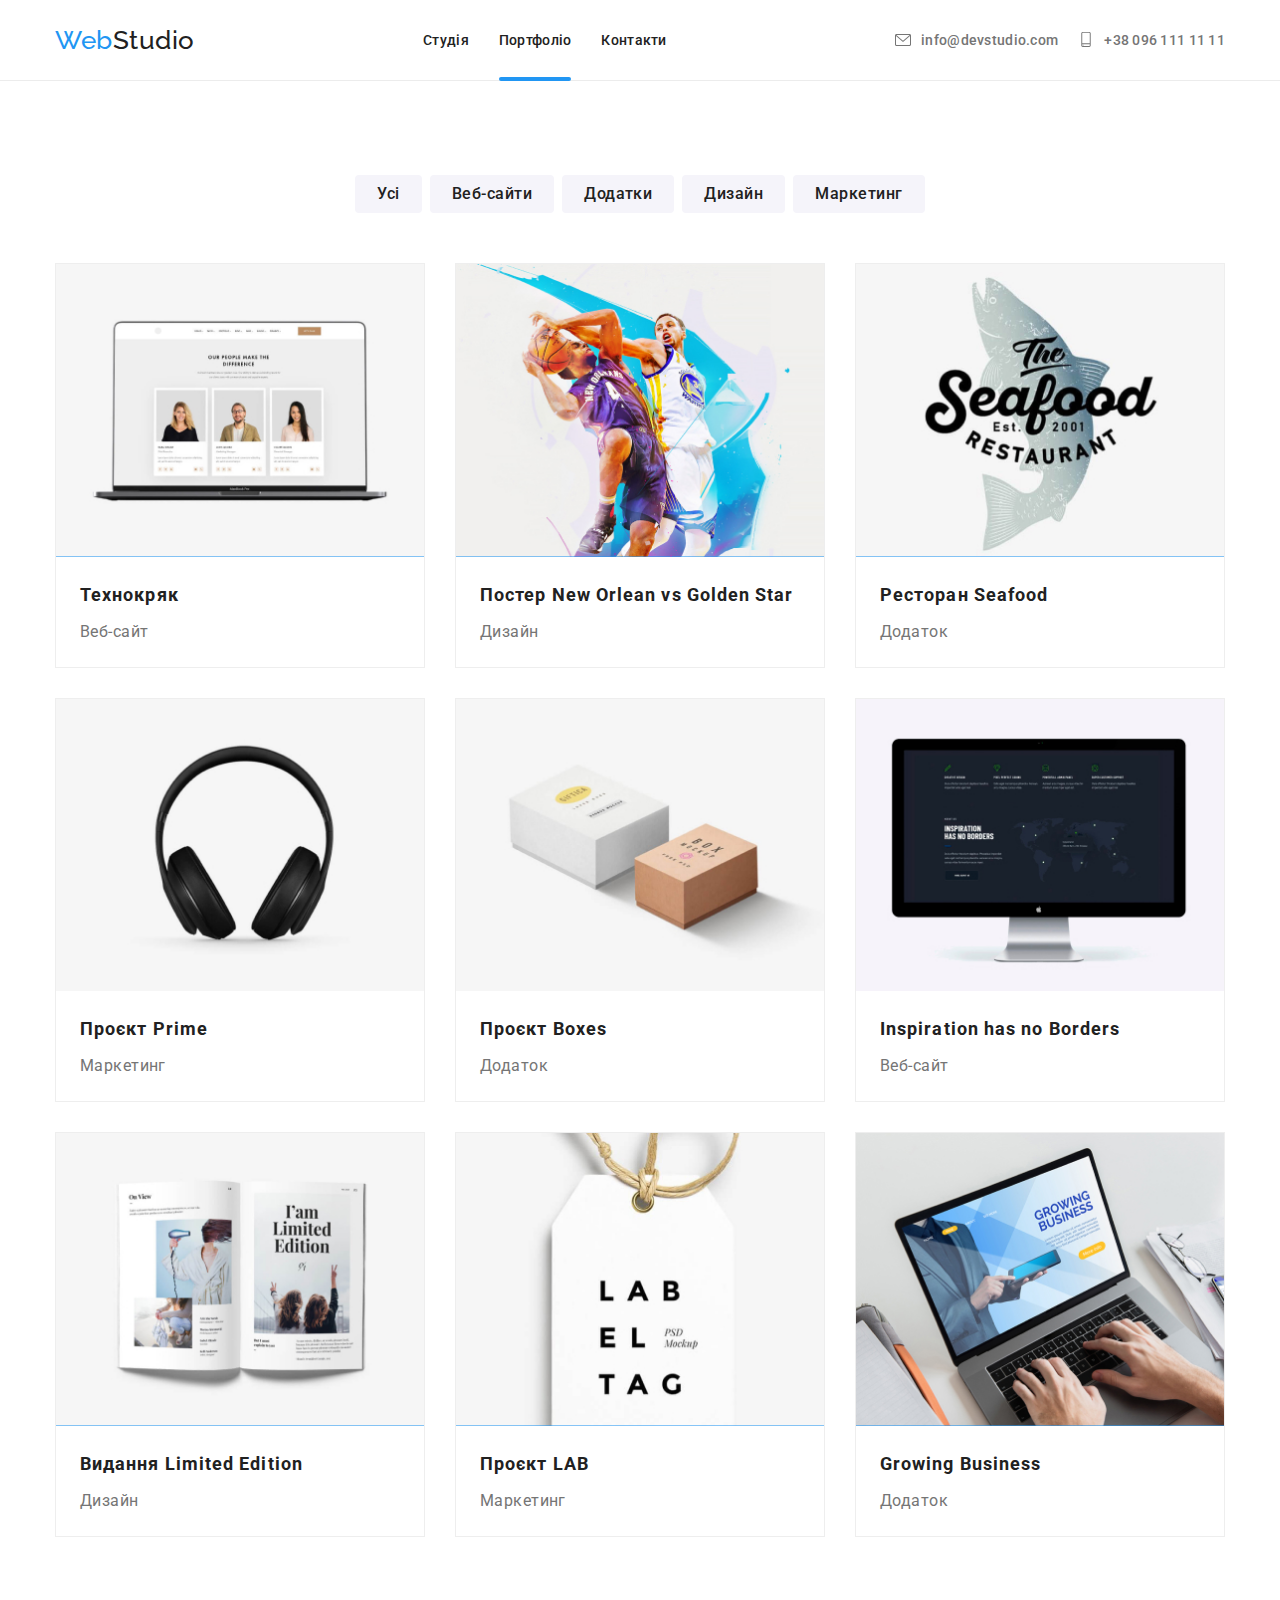
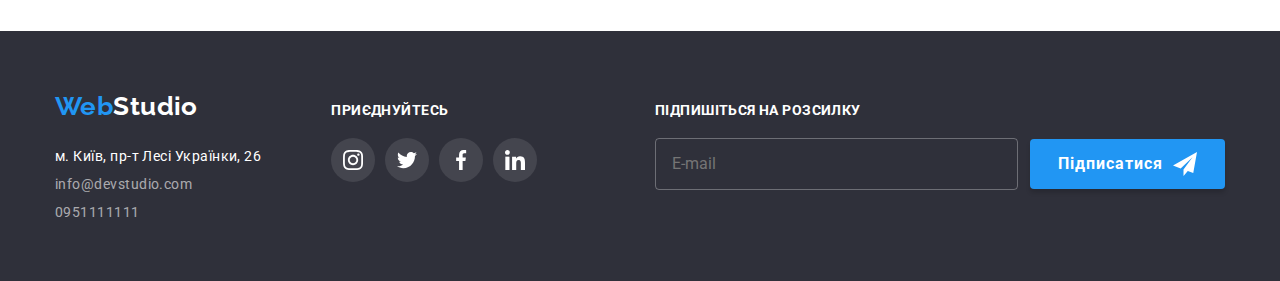
==== commit bf9b8b0c: "fixes" ====
--- a/portfolio.html
+++ b/portfolio.html
@@ -3,6 +3,7 @@
   <head>
     <meta charset="utf-8" />
     <meta name="description" content="Послуги створення веб-сайтів" />
+    <meta name="viewport" content="width=device-width, initial-scale=1.0">
     <title>WebStudio</title>
     <link rel="preconnect" href="https://fonts.googleapis.com" />
     <link rel="preconnect" href="https://fonts.gstatic.com" crossorigin />
--- a/sass/main.css
+++ b/sass/main.css
@@ -32,6 +32,22 @@
   }
   to {
     opacity: 0;
+  }
+}
+@keyframes show-burger {
+  from {
+    transform: translateX(100%);
+  }
+  to {
+    transform: translateX(0%);
+  }
+}
+@keyframes hide-burger {
+  from {
+    transform: translateX(0%);
+  }
+  to {
+    transform: translateX(100%);
   }
 }
 p, h1, h2, h3, a, ul, li, figure, body, img, button {
@@ -206,9 +222,20 @@
 }
 
 .figure {
+  width: 100%;
+  height: auto;
   border: 1px solid #eeeeee;
   transition-timing-function: cubic-bezier(0.4, 0, 0.2, 1);
   transition-duration: 250ms;
+}
+.figure_image-wrapper {
+  position: relative;
+  width: 100%;
+  overflow: hidden;
+}
+.figure_image {
+  width: 100%;
+  height: auto;
 }
 .figure_caption {
   padding: 20px 24px 20px;
@@ -230,12 +257,6 @@
 }
 .figure:hover .figure_overlay {
   transform: translateY(0);
-}
-.figure_image-wrapper {
-  position: relative;
-  width: -moz-max-content;
-  width: max-content;
-  overflow: hidden;
 }
 .figure_overlay {
   background-image: linear-gradient(0deg, rgba(33, 150, 243, 0.9), rgba(33, 150, 243, 0.9));
@@ -665,7 +686,11 @@
   display: flex;
   flex-direction: column;
   gap: 30px;
-  align-items: center;
+}
+.employees-section_item {
+  width: 100%;
+  max-width: 450px;
+  margin-inline: auto;
 }
 .employees-section_figure {
   background-color: #ffffff;
@@ -674,7 +699,7 @@
 }
 .employees-section_image {
   width: 100%;
-  height: 100%;
+  height: auto;
 }
 .employees-section_figcaption {
   padding: 30px;
@@ -695,13 +720,10 @@
   .employees-section_list {
     flex-direction: row;
     flex-wrap: wrap;
-    gap: 30px;
-    align-items: center;
     justify-content: center;
   }
   .employees-section_item {
-    flex-basis: 40%;
-    max-width: 370px;
+    flex-basis: 48%;
     text-align: left;
   }
 }
@@ -785,7 +807,7 @@
 }
 .modal_content {
   background-color: #ffffff;
-  width: 528px;
+  width: 350px;
   display: flex;
   padding: 40px;
   position: absolute;
@@ -811,6 +833,16 @@
   height: 11px;
   width: 11px;
 }
+@media screen and (min-width: 480px) {
+  .modal_content {
+    width: 425px;
+  }
+}
+@media screen and (min-width: 768px) {
+  .modal_content {
+    width: 528px;
+  }
+}
 
 .burger {
   position: fixed;
@@ -879,6 +911,19 @@
   max-height: 20px;
 }
 
+.is-hidden {
+  display: none;
+}
+
+.is-visible-burger {
+  display: flex;
+  animation: show-burger 200ms cubic-bezier(0.4, 0, 0.2, 1) forwards;
+}
+
+.close-burger {
+  animation: hide-burger 200ms cubic-bezier(0.4, 0, 0.2, 1) forwards;
+}
+
 .portfolio-section {
   margin-top: 94px;
   margin-bottom: 94px;
@@ -890,7 +935,7 @@
   display: flex;
   flex-wrap: wrap;
   gap: 8px;
-  justify-content: center;
+  justify-content: left;
 }
 .portfolio-section_nav-button {
   font-family: inherit;
@@ -917,7 +962,23 @@
   justify-content: center;
 }
 .portfolio-section_item {
-  max-width: 370px;
+  width: 100%;
+  max-width: 450px;
+  flex: 1;
+  flex-basis: auto;
+}
+@media screen and (min-width: 768px) {
+  .portfolio-section_nav-list {
+    justify-content: center;
+  }
+  .portfolio-section_item {
+    flex-basis: 48%;
+  }
+}
+@media screen and (min-width: 1200px) {
+  .portfolio-section_item {
+    flex-basis: 30%;
+  }
 }
 
 .user-input-form {
